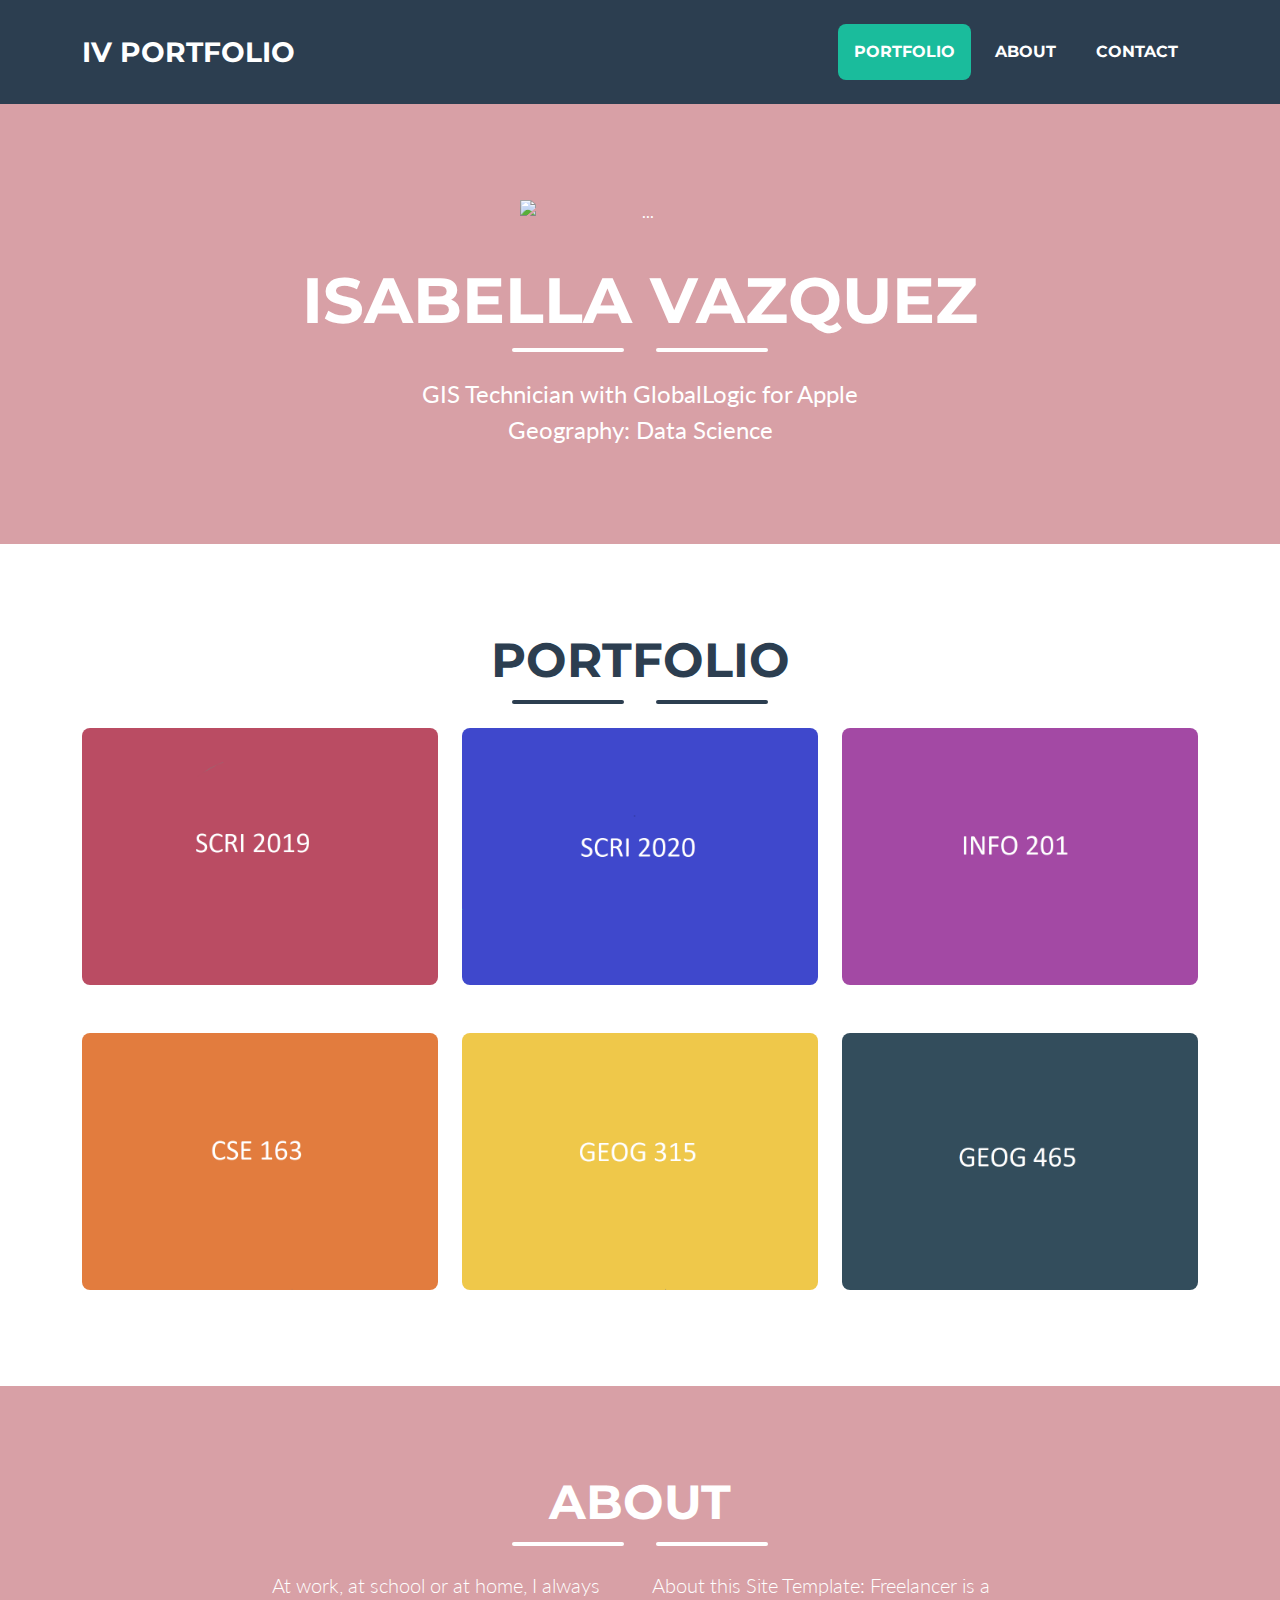
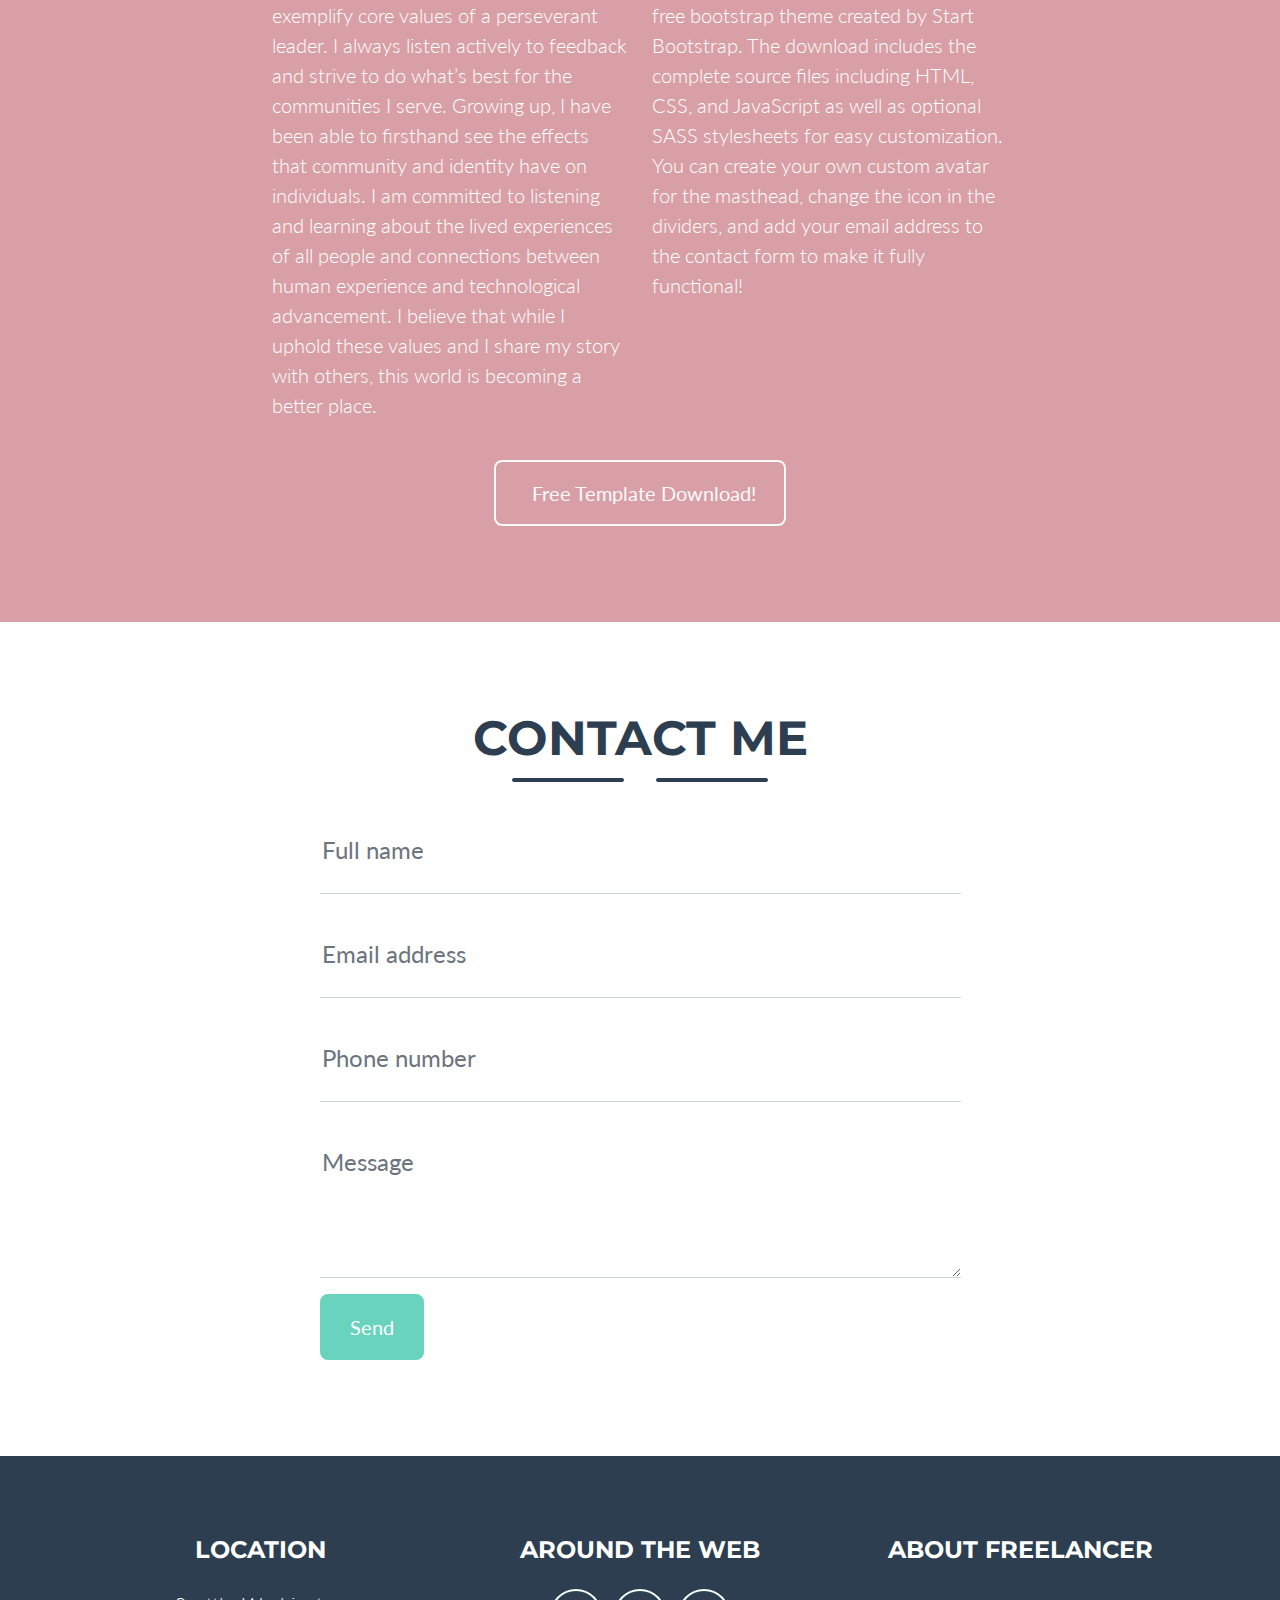
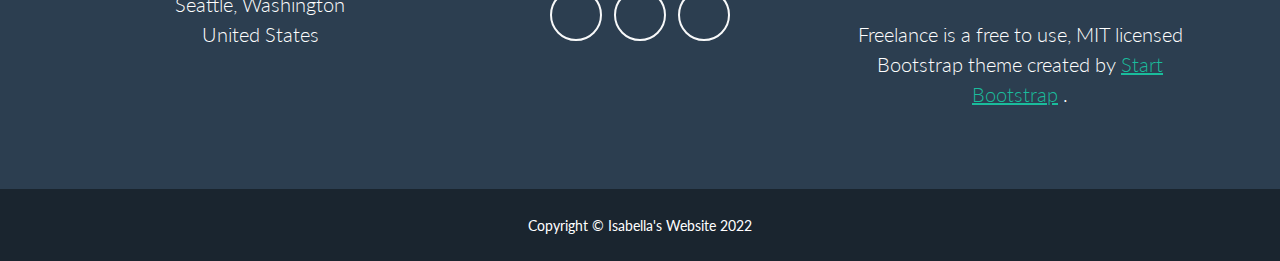
==== index.html @ eb861c59 "Update index.html" ====
<!DOCTYPE html>
<html lang="en">
    <head>
        <meta charset="utf-8" />
        <meta name="viewport" content="width=device-width, initial-scale=1, shrink-to-fit=no" />
        <meta name="description" content="" />
        <meta name="author" content="Isabella Vazquez" />
        <title>Isabella Vazquez - University of Washington</title>
        <!-- Favicon-->
        <link rel="icon" type="image/x-icon" href="assets/favicon.ico" />
        <!-- Font Awesome icons (free version)-->
        <script src="https://use.fontawesome.com/releases/v6.1.0/js/all.js" crossorigin="anonymous"></script>
        <!-- Google fonts-->
        <link href="https://fonts.googleapis.com/css?family=Montserrat:400,700" rel="stylesheet" type="text/css" />
        <link href="https://fonts.googleapis.com/css?family=Lato:400,700,400italic,700italic" rel="stylesheet" type="text/css" />
        <!-- Core theme CSS (includes Bootstrap)-->
        <link href="css/styles.css" rel="stylesheet" />
    </head>
    <body id="page-top">
        <!-- Navigation-->
        <nav class="navbar navbar-expand-lg bg-secondary text-uppercase fixed-top" id="mainNav">
            <div class="container">
                <a class="navbar-brand" href="#page-top">IV Portfolio</a>
                <button class="navbar-toggler text-uppercase font-weight-bold bg-primary text-white rounded" type="button" data-bs-toggle="collapse" data-bs-target="#navbarResponsive" aria-controls="navbarResponsive" aria-expanded="false" aria-label="Toggle navigation">
                    Menu
                    <i class="fas fa-bars"></i>
                </button>
                <div class="collapse navbar-collapse" id="navbarResponsive">
                    <ul class="navbar-nav ms-auto">
                        <li class="nav-item mx-0 mx-lg-1"><a class="nav-link py-3 px-0 px-lg-3 rounded" href="#portfolio">Portfolio</a></li>
                        <li class="nav-item mx-0 mx-lg-1"><a class="nav-link py-3 px-0 px-lg-3 rounded" href="#about">About</a></li>
                        <li class="nav-item mx-0 mx-lg-1"><a class="nav-link py-3 px-0 px-lg-3 rounded" href="#contact">Contact</a></li>
                    </ul>
                </div>
            </div>
        </nav>
        <!-- Masthead-->
        <header class="masthead bg-primary text-white text-center">
            <div class="container d-flex align-items-center flex-column">
                <!-- Masthead Avatar Image-->
                <img class="masthead-avatar mb-5" src="https://avataaars.io/?avatarStyle=Circle&topType=LongHairStraight&accessoriesType=Blank&hairColor=BrownDark&facialHairType=Blank&clotheType=CollarSweater&clotheColor=Heather&eyeType=Default&eyebrowType=DefaultNatural&mouthType=Default&skinColor=Brown" alt="..." />
                <!-- Masthead Heading-->
                <h1 class="masthead-heading text-uppercase mb-0">Isabella Vazquez</h1>
                <!-- Icon Divider-->
                <div class="divider-custom divider-light">
                    <div class="divider-custom-line"></div>
                    <div class="divider-custom-icon"><i class="fas fa-star"></i></div>
                    <div class="divider-custom-line"></div>
                </div>
                <!-- Masthead Subheading-->
                <p class="masthead-subheading font-weight-light mb-0">GIS Technician with GlobalLogic for Apple <br>
                    Geography: Data Science </p>
            </div>
        </header>
        <!-- Portfolio Section-->
        <section class="page-section portfolio" id="portfolio">
            <div class="container">
                <!-- Portfolio Section Heading-->
                <h2 class="page-section-heading text-center text-uppercase text-secondary mb-0">Portfolio</h2>
                <!-- Icon Divider-->
                <div class="divider-custom">
                    <div class="divider-custom-line"></div>
                    <div class="divider-custom-icon"><i class="fas fa-star"></i></div>
                    <div class="divider-custom-line"></div>
                </div>
                <!-- Portfolio Grid Items-->
                <div class="row justify-content-center">
                    <!-- Portfolio Item 1-->
                    <div class="col-md-6 col-lg-4 mb-5">
                        <div class="portfolio-item mx-auto" data-bs-toggle="modal" data-bs-target="#portfolioModal1">
                            <div class="portfolio-item-caption d-flex align-items-center justify-content-center h-100 w-100">
                                <div class="portfolio-item-caption-content text-center text-white"><i class="fas fa-plus fa-3x"></i></div>
                            </div>
                            <img class="img-fluid" src="assets/img/portfolio/cabin.png" alt="..." />
                        </div>
                    </div>
                    <!-- Portfolio Item 2-->
                    <div class="col-md-6 col-lg-4 mb-5">
                        <div class="portfolio-item mx-auto" data-bs-toggle="modal" data-bs-target="#portfolioModal2">
                            <div class="portfolio-item-caption d-flex align-items-center justify-content-center h-100 w-100">
                                <div class="portfolio-item-caption-content text-center text-white"><i class="fas fa-plus fa-3x"></i></div>
                            </div>
                            <img class="img-fluid" src="assets/img/portfolio/cake.png" alt="..." />
                        </div>
                    </div>
                    <!-- Portfolio Item 3-->
                    <div class="col-md-6 col-lg-4 mb-5">
                        <div class="portfolio-item mx-auto" data-bs-toggle="modal" data-bs-target="#portfolioModal3">
                            <div class="portfolio-item-caption d-flex align-items-center justify-content-center h-100 w-100">
                                <div class="portfolio-item-caption-content text-center text-white"><i class="fas fa-plus fa-3x"></i></div>
                            </div>
                            <img class="img-fluid" src="assets/img/portfolio/circus.png" alt="..." />
                        </div>
                    </div>
                    <!-- Portfolio Item 4-->
                    <div class="col-md-6 col-lg-4 mb-5 mb-lg-0">
                        <div class="portfolio-item mx-auto" data-bs-toggle="modal" data-bs-target="#portfolioModal4">
                            <div class="portfolio-item-caption d-flex align-items-center justify-content-center h-100 w-100">
                                <div class="portfolio-item-caption-content text-center text-white"><i class="fas fa-plus fa-3x"></i></div>
                            </div>
                            <img class="img-fluid" src="assets/img/portfolio/game.png" alt="..." />
                        </div>
                    </div>
                    <!-- Portfolio Item 5-->
                    <div class="col-md-6 col-lg-4 mb-5 mb-md-0">
                        <div class="portfolio-item mx-auto" data-bs-toggle="modal" data-bs-target="#portfolioModal5">
                            <div class="portfolio-item-caption d-flex align-items-center justify-content-center h-100 w-100">
                                <div class="portfolio-item-caption-content text-center text-white"><i class="fas fa-plus fa-3x"></i></div>
                            </div>
                            <img class="img-fluid" src="assets/img/portfolio/safe.png" alt="..." />
                        </div>
                    </div>
                    <!-- Portfolio Item 6-->
                    <div class="col-md-6 col-lg-4">
                        <div class="portfolio-item mx-auto" data-bs-toggle="modal" data-bs-target="#portfolioModal6">
                            <div class="portfolio-item-caption d-flex align-items-center justify-content-center h-100 w-100">
                                <div class="portfolio-item-caption-content text-center text-white"><i class="fas fa-plus fa-3x"></i></div>
                            </div>
                            <img class="img-fluid" src="assets/img/portfolio/submarine.png" alt="..." />
                        </div>
                    </div>
                </div>
            </div>
        </section>
        <!-- About Section-->
        <section class="page-section bg-primary text-white mb-0" id="about">
            <div class="container">
                <!-- About Section Heading-->
                <h2 class="page-section-heading text-center text-uppercase text-white">About</h2>
                <!-- Icon Divider-->
                <div class="divider-custom divider-light">
                    <div class="divider-custom-line"></div>
                    <div class="divider-custom-icon"><i class="fas fa-star"></i></div>
                    <div class="divider-custom-line"></div>
                </div>
                <!-- About Section Content-->
                <div class="row">
                    <div class="col-lg-4 ms-auto"><p class="lead">At work, at school or at home, I always exemplify core values of a perseverant leader. I always listen actively to feedback and strive to do what’s best for the communities I serve. Growing up, I have been able to firsthand see the effects that community and identity have on individuals. I am committed to listening and learning about the lived experiences of all people and connections between human experience and technological advancement. I believe that while I uphold these values and I share my story with others, this world is becoming a better place.</p></div>
                    <br>
                    <br>
                    <br>
                    <div class="col-lg-4 me-auto"><p class="lead">About this Site Template: Freelancer is a free bootstrap theme created by Start Bootstrap. The download includes the complete source files including HTML, CSS, and JavaScript as well as optional SASS stylesheets for easy customization. You can create your own custom avatar for the masthead, change the icon in the dividers, and add your email address to the contact form to make it fully functional!</p></div>
                </div>
                <!-- About Section Button-->
                <div class="text-center mt-4">
                    <a class="btn btn-xl btn-outline-light" href="https://startbootstrap.com/theme/freelancer/">
                        <i class="fas fa-download me-2"></i>
                        Free Template Download!
                    </a>
                </div>
            </div>
        </section>
        <!-- Contact Section-->
        <section class="page-section" id="contact">
            <div class="container">
                <!-- Contact Section Heading-->
                <h2 class="page-section-heading text-center text-uppercase text-secondary mb-0">Contact Me</h2>
                <!-- Icon Divider-->
                <div class="divider-custom">
                    <div class="divider-custom-line"></div>
                    <div class="divider-custom-icon"><i class="fas fa-star"></i></div>
                    <div class="divider-custom-line"></div>
                </div>
                <!-- Contact Section Form-->
                <div class="row justify-content-center">
                    <div class="col-lg-8 col-xl-7">
                        <!-- * * * * * * * * * * * * * * *-->
                        <!-- * * SB Forms Contact Form * *-->
                        <!-- * * * * * * * * * * * * * * *-->
                        <!-- This form is pre-integrated with SB Forms.-->
                        <!-- To make this form functional, sign up at-->
                        <!-- https://startbootstrap.com/solution/contact-forms-->
                        <!-- to get an API token!-->
                        <form id="contactForm" data-sb-form-api-token="815324c3-00b1-46b6-831b-7f055d3081bc">
                            <!-- Name input-->
                            <div class="form-floating mb-3">
                                <input class="form-control" id="name" type="text" placeholder="Enter your name..." data-sb-validations="required" />
                                <label for="name">Full name</label>
                                <div class="invalid-feedback" data-sb-feedback="name:required">A name is required.</div>
                            </div>
                            <!-- Email address input-->
                            <div class="form-floating mb-3">
                                <input class="form-control" id="email" type="email" placeholder="name@example.com" data-sb-validations="required,email" />
                                <label for="email">Email address</label>
                                <div class="invalid-feedback" data-sb-feedback="email:required">An email is required.</div>
                                <div class="invalid-feedback" data-sb-feedback="email:email">Email is not valid.</div>
                            </div>
                            <!-- Phone number input-->
                            <div class="form-floating mb-3">
                                <input class="form-control" id="phone" type="tel" placeholder="(123) 456-7890" data-sb-validations="required" />
                                <label for="phone">Phone number</label>
                                <div class="invalid-feedback" data-sb-feedback="phone:required">A phone number is required.</div>
                            </div>
                            <!-- Message input-->
                            <div class="form-floating mb-3">
                                <textarea class="form-control" id="message" type="text" placeholder="Enter your message here..." style="height: 10rem" data-sb-validations="required"></textarea>
                                <label for="message">Message</label>
                                <div class="invalid-feedback" data-sb-feedback="message:required">A message is required.</div>
                            </div>
                            <!-- Submit success message-->
                            <!---->
                            <!-- This is what your users will see when the form-->
                            <!-- has successfully submitted-->
                            <div class="d-none" id="submitSuccessMessage">
                                <div class="text-center mb-3">
                                    <div class="fw-bolder">Form submission successful!</div>
                                    To activate this form, sign up at
                                    <br />
                                    <a href="https://startbootstrap.com/solution/contact-forms">https://startbootstrap.com/solution/contact-forms</a>
                                </div>
                            </div>
                            <!-- Submit error message-->
                            <!---->
                            <!-- This is what your users will see when there is-->
                            <!-- an error submitting the form-->
                            <div class="d-none" id="submitErrorMessage"><div class="text-center text-danger mb-3">Error sending message!</div></div>
                            <!-- Submit Button-->
                            <button class="btn btn-primary btn-xl disabled" id="submitButton" type="submit">Send</button>
                        </form>
                    </div>
                </div>
            </div>
        </section>
        <!-- Footer-->
        <footer class="footer text-center">
            <div class="container">
                <div class="row">
                    <!-- Footer Location-->
                    <div class="col-lg-4 mb-5 mb-lg-0">
                        <h4 class="text-uppercase mb-4">Location</h4>
                        <p class="lead mb-0">
                            Seattle, Washington
                            <br />
                            United States
                        </p>
                    </div>
                    <!-- Footer Social Icons-->
                    <div class="col-lg-4 mb-5 mb-lg-0">
                        <h4 class="text-uppercase mb-4">Around the Web</h4>
                        <a class="btn btn-outline-light btn-social mx-1" href="https://www.facebook.com/belarooo"><i class="fab fa-fw fa-facebook-f"></i></a>
                        <a class="btn btn-outline-light btn-social mx-1" href="https://twitter.com/isabellaaaav"><i class="fab fa-fw fa-twitter"></i></a>
                        <a class="btn btn-outline-light btn-social mx-1" href="https://www.linkedin.com/in/isabellavazquez/"><i class="fab fa-fw fa-linkedin-in"></i></a>
                    </div>
                    <!-- Footer About Text-->
                    <div class="col-lg-4">
                        <h4 class="text-uppercase mb-4">About Freelancer</h4>
                        <p class="lead mb-0">
                            <br>
                            Freelance is a free to use, MIT licensed Bootstrap theme created by
                            <a href="http://startbootstrap.com">Start Bootstrap</a>
                            .
                        </p>
                    </div>
                </div>
            </div>
        </footer>
        <!-- Copyright Section-->
        <div class="copyright py-4 text-center text-white">
            <div class="container"><small>Copyright &copy; Isabella's Website 2022</small></div>
        </div>
        <!-- Portfolio Modals-->
        <!-- Portfolio Modal 1-->
        <div class="portfolio-modal modal fade" id="portfolioModal1" tabindex="-1" aria-labelledby="portfolioModal1" aria-hidden="true">
            <div class="modal-dialog modal-xl">
                <div class="modal-content">
                    <div class="modal-header border-0"><button class="btn-close" type="button" data-bs-dismiss="modal" aria-label="Close"></button></div>
                    <div class="modal-body text-center pb-5">
                        <div class="container">
                            <div class="row justify-content-center">
                                <div class="col-lg-8">
                                    <!-- Portfolio Modal - Title-->
                                    <h2 class="portfolio-modal-title text-secondary text-uppercase mb-0">Seattle Children's Research Institute 2019</h2>
                                    <!-- Icon Divider-->
                                    <div class="divider-custom">
                                        <div class="divider-custom-line"></div>
                                        <div class="divider-custom-icon"><i class="fas fa-star"></i></div>
                                        <div class="divider-custom-line"></div>
                                    </div>
                                    <!-- Portfolio Modal - Image-->
                                    <img class="img-fluid rounded mb-5" src="assets/img/portfolio/cabin.png" alt="..." />
                                    <!-- Portfolio Modal - Text-->
                                    <p class="mb-4">Follow this <a href="https://www.linkedin.com/in/christinacriley/overlay/experience/1503109656/multiple-media-viewer/?treasuryMediaId=1580864654086">link</a> to check out the abstract published with my work. My collaborative effort is showcased on page 41 of the report. </p>
                                    <button class="btn btn-primary" data-bs-dismiss="modal">
                                        <i class="fas fa-xmark fa-fw"></i>
                                        Close Window
                                    </button>
                                </div>
                            </div>
                        </div>
                    </div>
                </div>
            </div>
        </div>
        <!-- Portfolio Modal 2-->
        <div class="portfolio-modal modal fade" id="portfolioModal2" tabindex="-1" aria-labelledby="portfolioModal2" aria-hidden="true">
            <div class="modal-dialog modal-xl">
                <div class="modal-content">
                    <div class="modal-header border-0"><button class="btn-close" type="button" data-bs-dismiss="modal" aria-label="Close"></button></div>
                    <div class="modal-body text-center pb-5">
                        <div class="container">
                            <div class="row justify-content-center">
                                <div class="col-lg-8">
                                    <!-- Portfolio Modal - Title-->
                                    <h2 class="portfolio-modal-title text-secondary text-uppercase mb-0">Seattle Children's Research Institute 2020</h2>
                                    <!-- Icon Divider-->
                                    <div class="divider-custom">
                                        <div class="divider-custom-line"></div>
                                        <div class="divider-custom-icon"><i class="fas fa-star"></i></div>
                                        <div class="divider-custom-line"></div>
                                    </div>
                                    <!-- Portfolio Modal - Image-->
                                    <img class="img-fluid rounded mb-5" src="assets/img/portfolio/cake.png" alt="..." />
                                    <!-- Portfolio Modal - Text-->
                                    <p class="mb-4">Follow this <a href="https://www.linkedin.com/in/christinacriley/overlay/experience/1503109656/multiple-media-viewer/?treasuryMediaId=1635452861384">link</a> to check out the abstract published with my work. My collaborative effort is showcased on page 26 of the report.</p>
                                    <button class="btn btn-primary" data-bs-dismiss="modal">
                                        <i class="fas fa-xmark fa-fw"></i>
                                        Close Window
                                    </button>
                                </div>
                            </div>
                        </div>
                    </div>
                </div>
            </div>
        </div>
        <!-- Portfolio Modal 3-->
        <div class="portfolio-modal modal fade" id="portfolioModal3" tabindex="-1" aria-labelledby="portfolioModal3" aria-hidden="true">
            <div class="modal-dialog modal-xl">
                <div class="modal-content">
                    <div class="modal-header border-0"><button class="btn-close" type="button" data-bs-dismiss="modal" aria-label="Close"></button></div>
                    <div class="modal-body text-center pb-5">
                        <div class="container">
                            <div class="row justify-content-center">
                                <div class="col-lg-8">
                                    <!-- Portfolio Modal - Title-->
                                    <h2 class="portfolio-modal-title text-secondary text-uppercase mb-0">Spotify Data Analysis</h2>
                                    <!-- Icon Divider-->
                                    <div class="divider-custom">
                                        <div class="divider-custom-line"></div>
                                        <div class="divider-custom-icon"><i class="fas fa-star"></i></div>
                                        <div class="divider-custom-line"></div>
                                    </div>
                                    <!-- Portfolio Modal - Image-->
                                    <img class="img-fluid rounded mb-5" src="assets/img/portfolio/circus.png" alt="..." />
                                    <!-- Portfolio Modal - Text-->
                                    <p class="mb-4">Final project for INFO 201, a collaborative deliverable utilizing CSS styles and multi-page visualizations representing data from an API source with ShinyApps functionality.
                                        View the final deliverable <a href="https://leenaj.shinyapps.io/spotify-data-analysis/">here</a>.
                                    </p>
                                    <button class="btn btn-primary" data-bs-dismiss="modal">
                                        <i class="fas fa-xmark fa-fw"></i>
                                        Close Window
                                    </button>
                                </div>
                            </div>
                        </div>
                    </div>
                </div>
            </div>
        </div>
        <!-- Portfolio Modal 4-->
        <div class="portfolio-modal modal fade" id="portfolioModal4" tabindex="-1" aria-labelledby="portfolioModal4" aria-hidden="true">
            <div class="modal-dialog modal-xl">
                <div class="modal-content">
                    <div class="modal-header border-0"><button class="btn-close" type="button" data-bs-dismiss="modal" aria-label="Close"></button></div>
                    <div class="modal-body text-center pb-5">
                        <div class="container">
                            <div class="row justify-content-center">
                                <div class="col-lg-8">
                                    <!-- Portfolio Modal - Title-->
                                    <h2 class="portfolio-modal-title text-secondary text-uppercase mb-0">Relationship between Air Pollution and
                                        Population Parameters
                                        </h2>
                                    <!-- Icon Divider-->
                                    <div class="divider-custom">
                                        <div class="divider-custom-line"></div>
                                        <div class="divider-custom-icon"><i class="fas fa-star"></i></div>
                                        <div class="divider-custom-line"></div>
                                    </div>
                                    <!-- Portfolio Modal - Image-->
                                    <img class="img-fluid rounded mb-5" src="assets/img/portfolio/game.png" alt="..." />
                                    <!-- Portfolio Modal - Text-->
                                    <p class="mb-4">Final Presentation for CSE 163. Group project on Relationship between Air Pollution and
                                        Population Parameters in Intermediate Data Programming class. Used population and geospatial datasets to report on research questions pertaining to the relationships and correlations between air pollution and population parameters. 
                                        View the PDF report <a href="file:///C:/Users/isabe/Downloads/CSE%20163%20Report%20Deliverable%20(1).pdf">here</a>.</p>
                                    <button class="btn btn-primary" data-bs-dismiss="modal">
                                        <i class="fas fa-xmark fa-fw"></i>
                                        Close Window
                                    </button>
                                </div>
                            </div>
                        </div>
                    </div>
                </div>
            </div>
        </div>
        <!-- Portfolio Modal 5-->
        <div class="portfolio-modal modal fade" id="portfolioModal5" tabindex="-1" aria-labelledby="portfolioModal5" aria-hidden="true">
            <div class="modal-dialog modal-xl">
                <div class="modal-content">
                    <div class="modal-header border-0"><button class="btn-close" type="button" data-bs-dismiss="modal" aria-label="Close"></button></div>
                    <div class="modal-body text-center pb-5">
                        <div class="container">
                            <div class="row justify-content-center">
                                <div class="col-lg-8">
                                    <!-- Portfolio Modal - Title-->
                                    <h2 class="portfolio-modal-title text-secondary text-uppercase mb-0">GEOG 315: Explanation and Understanding Geography Final</h2>
                                    <!-- Icon Divider-->
                                    <div class="divider-custom">
                                        <div class="divider-custom-line"></div>
                                        <div class="divider-custom-icon"><i class="fas fa-star"></i></div>
                                        <div class="divider-custom-line"></div>
                                    </div>
                                    <!-- Portfolio Modal - Image-->
                                    <img class="img-fluid rounded mb-5" src="assets/img/portfolio/safe.png" alt="..." />
                                    <!-- Portfolio Modal - Text-->
                                    <p class="mb-4">View the interactive research report <a href="https://sway.office.com/ppJDqESKTfsET8XG?ref=Link">here</a>. </p>
                                    <button class="btn btn-primary" data-bs-dismiss="modal">
                                        <i class="fas fa-xmark fa-fw"></i>
                                        Close Window
                                    </button>
                                </div>
                            </div>
                        </div>
                    </div>
                </div>
            </div>
        </div>
        <!-- Portfolio Modal 6-->
        <div class="portfolio-modal modal fade" id="portfolioModal6" tabindex="-1" aria-labelledby="portfolioModal6" aria-hidden="true">
            <div class="modal-dialog modal-xl">
                <div class="modal-content">
                    <div class="modal-header border-0"><button class="btn-close" type="button" data-bs-dismiss="modal" aria-label="Close"></button></div>
                    <div class="modal-body text-center pb-5">
                        <div class="container">
                            <div class="row justify-content-center">
                                <div class="col-lg-8">
                                    <!-- Portfolio Modal - Title-->
                                    <h2 class="portfolio-modal-title text-secondary text-uppercase mb-0">GEOG 461: Urban GIS StoryMap</h2>
                                    <!-- Icon Divider-->
                                    <div class="divider-custom">
                                        <div class="divider-custom-line"></div>
                                        <div class="divider-custom-icon"><i class="fas fa-star"></i></div>
                                        <div class="divider-custom-line"></div>
                                    </div>
                                    <!-- Portfolio Modal - Image-->
                                    <img class="img-fluid rounded mb-5" src="assets/img/portfolio/submarine.png" alt="..." />
                                    <!-- Portfolio Modal - Text-->
                                    <p class="mb-4">Final deliverable for Urban GIS, a collaborative work that depicts the Ability of Seattle Food Banks to Serve Populations in Need.
                                        View the final StoryMap <a href="https://storymaps.arcgis.com/stories/fc37831306a74833b7ca56bc8b4b7503">here</a>.</p>
                                    <button class="btn btn-primary" data-bs-dismiss="modal">
                                        <i class="fas fa-xmark fa-fw"></i>
                                        Close Window
                                    </button>
                                </div>
                            </div>
                        </div>
                    </div>
                </div>
            </div>
        </div>
        <!-- Bootstrap core JS-->
        <script src="https://cdn.jsdelivr.net/npm/bootstrap@5.1.3/dist/js/bootstrap.bundle.min.js"></script>
        <!-- Core theme JS-->
        <script src="js/scripts.js"></script>
        <!-- * * * * * * * * * * * * * * * * * * * * * * * * * * * * * * * * * * * * * * * *-->
        <!-- * *                               SB Forms JS                               * *-->
        <!-- * * Activate your form at https://startbootstrap.com/solution/contact-forms * *-->
        <!-- * * * * * * * * * * * * * * * * * * * * * * * * * * * * * * * * * * * * * * * *-->
        <script src="https://cdn.startbootstrap.com/sb-forms-latest.js"></script>
    </body>
</html>
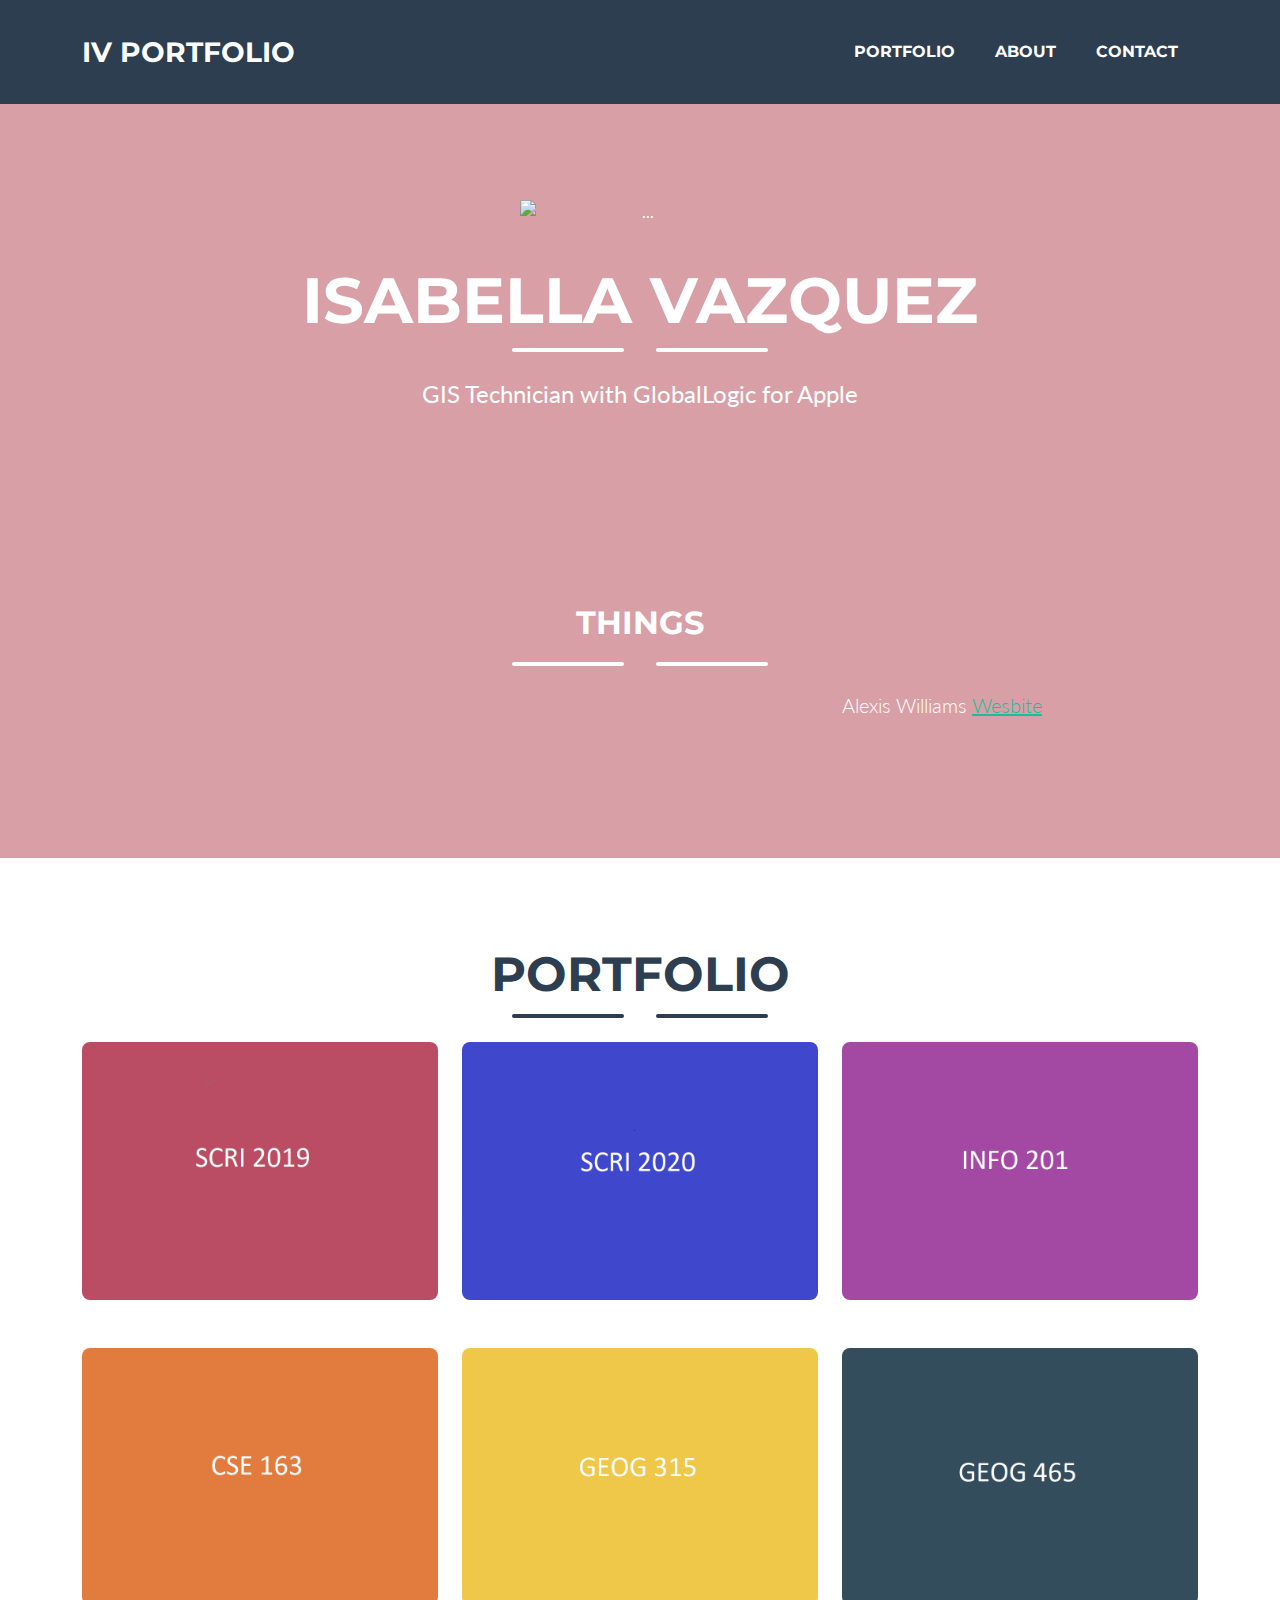
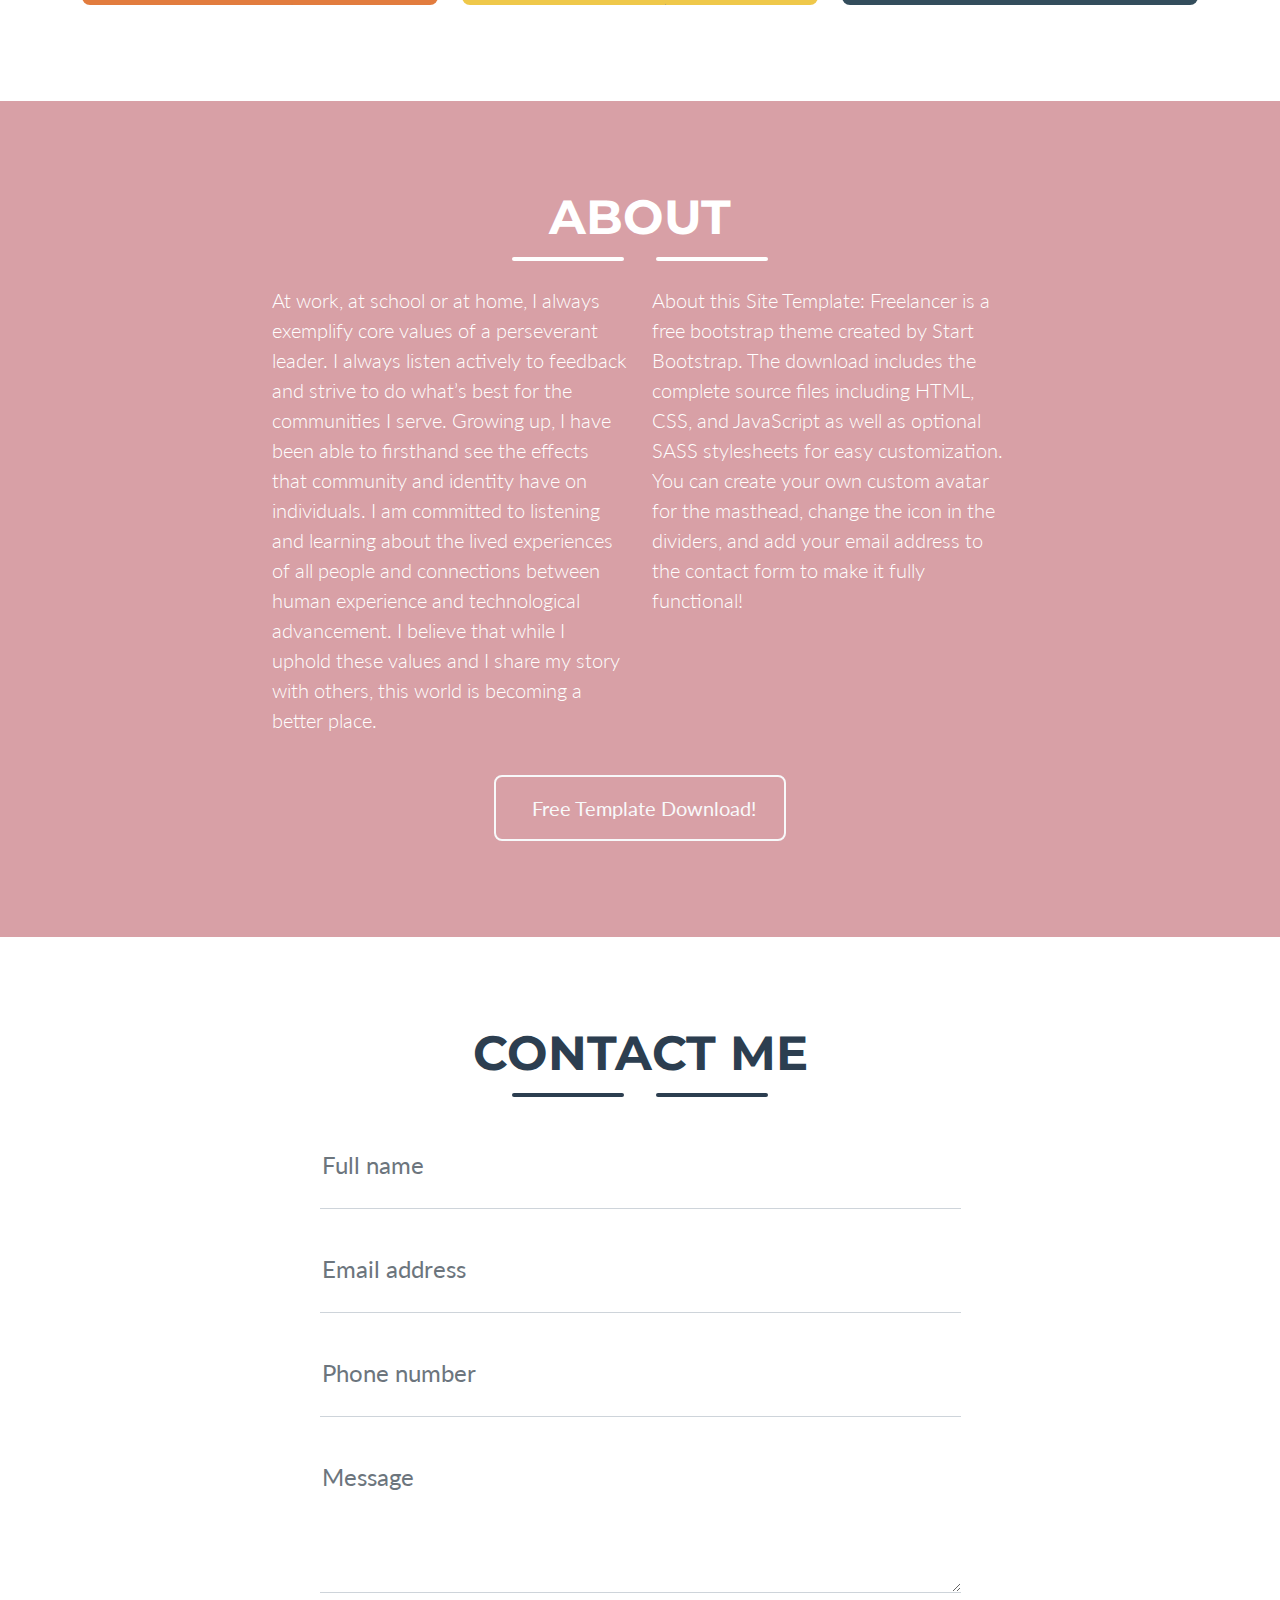
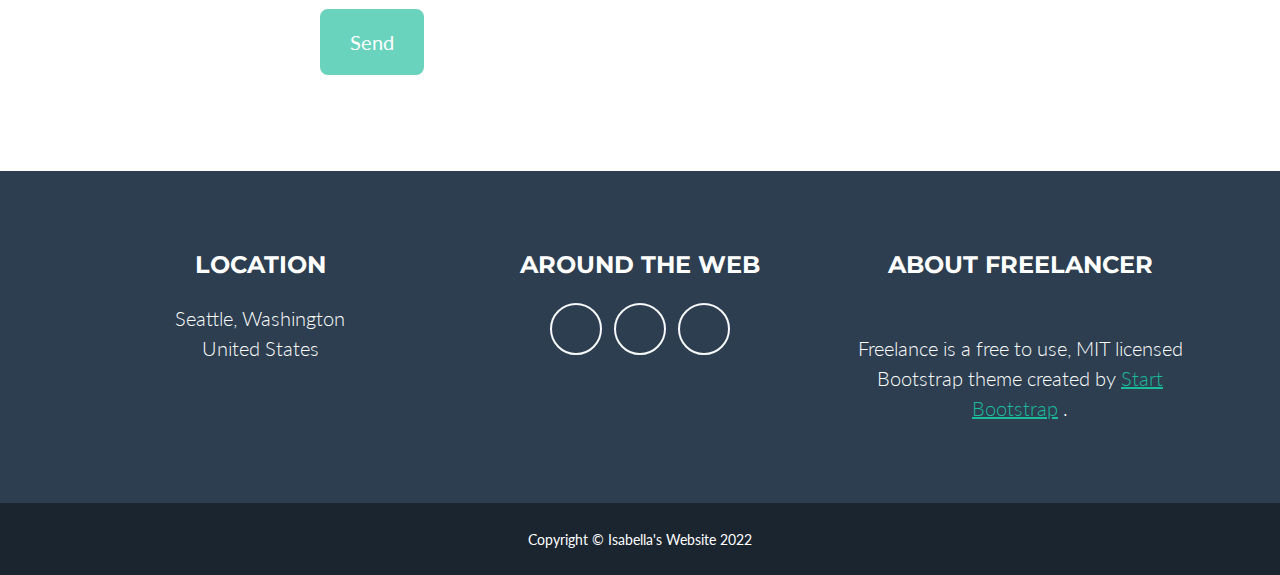
==== commit 4c96088d: "Update index.html" ====
--- a/index.html
+++ b/index.html
@@ -5,7 +5,7 @@
         <meta name="viewport" content="width=device-width, initial-scale=1, shrink-to-fit=no" />
         <meta name="description" content="" />
         <meta name="author" content="Isabella Vazquez" />
-        <title>Isabella Vazquez - University of Washington</title>
+        <title>Isabella Vazquez </title>
         <!-- Favicon-->
         <link rel="icon" type="image/x-icon" href="assets/favicon.ico" />
         <!-- Font Awesome icons (free version)-->
@@ -48,10 +48,33 @@
                     <div class="divider-custom-line"></div>
                 </div>
                 <!-- Masthead Subheading-->
-                <p class="masthead-subheading font-weight-light mb-0">GIS Technician with GlobalLogic for Apple <br>
-                    Geography: Data Science </p>
+                <p class="masthead-subheading font-weight-light mb-0">GIS Technician with GlobalLogic for Apple </p>
             </div>
         </header>
+        
+        <!-- Main Section-->
+        <section class="page-section bg-primary text-white mb-0" id="main">
+            <div class="container">
+                <!-- Section Heading-->
+                <h2 class="page-section-main text-center text-uppercase text-white">things</h2>
+                <!-- Icon Divider-->
+                <div class="divider-custom divider-light">
+                    <div class="divider-custom-line"></div>
+                    <div class="divider-custom-icon"><i class="fas fa-star"></i></div>
+                    <div class="divider-custom-line"></div>
+                </div>
+                <!-- Section Content-->
+                <div class="row">
+                    <div class="col-lg-4 ms-auto"><p class="lead"> Alexis Williams <a href=" https://www.pb-resources.com/ ">Wesbite</a> </p></div>
+                    <br>
+                    <br>
+                    <br>
+    
+                </div>
+            </div>
+        </section>
+        
+        
         <!-- Portfolio Section-->
         <section class="page-section portfolio" id="portfolio">
             <div class="container">
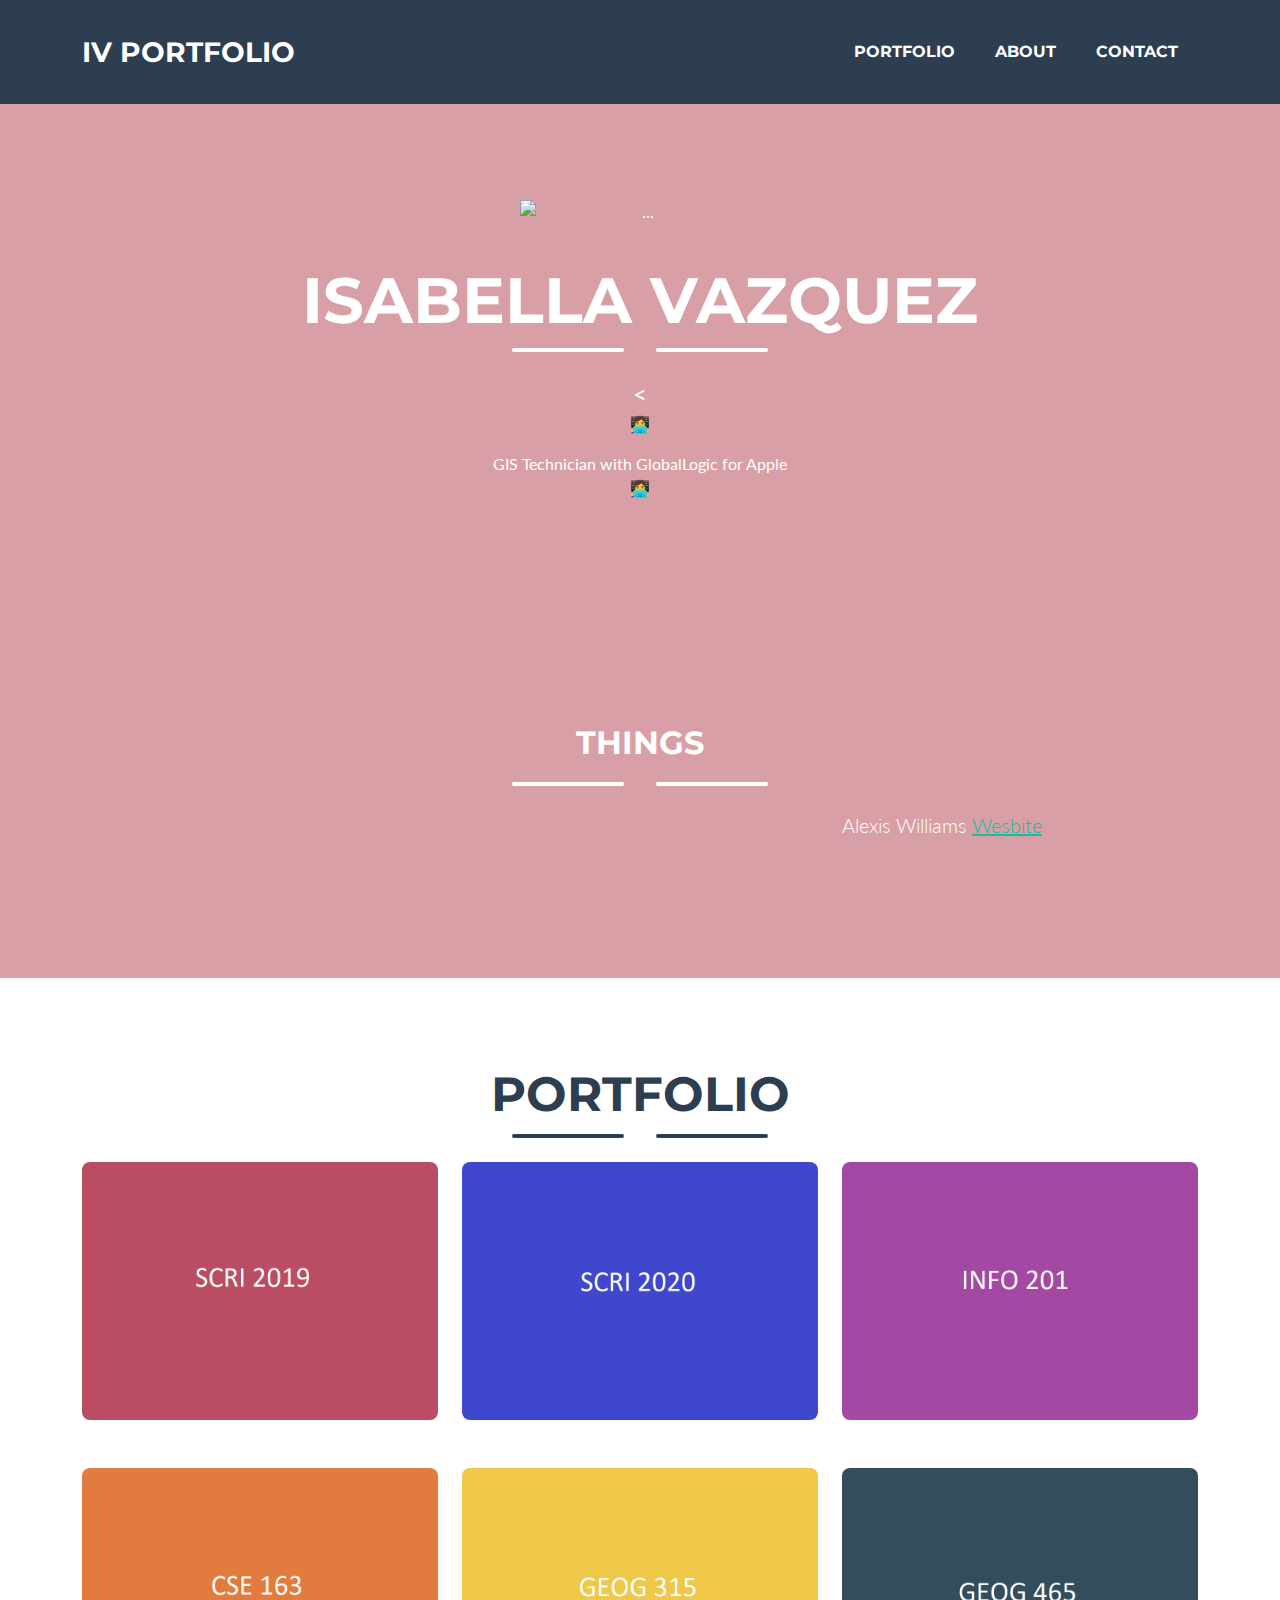
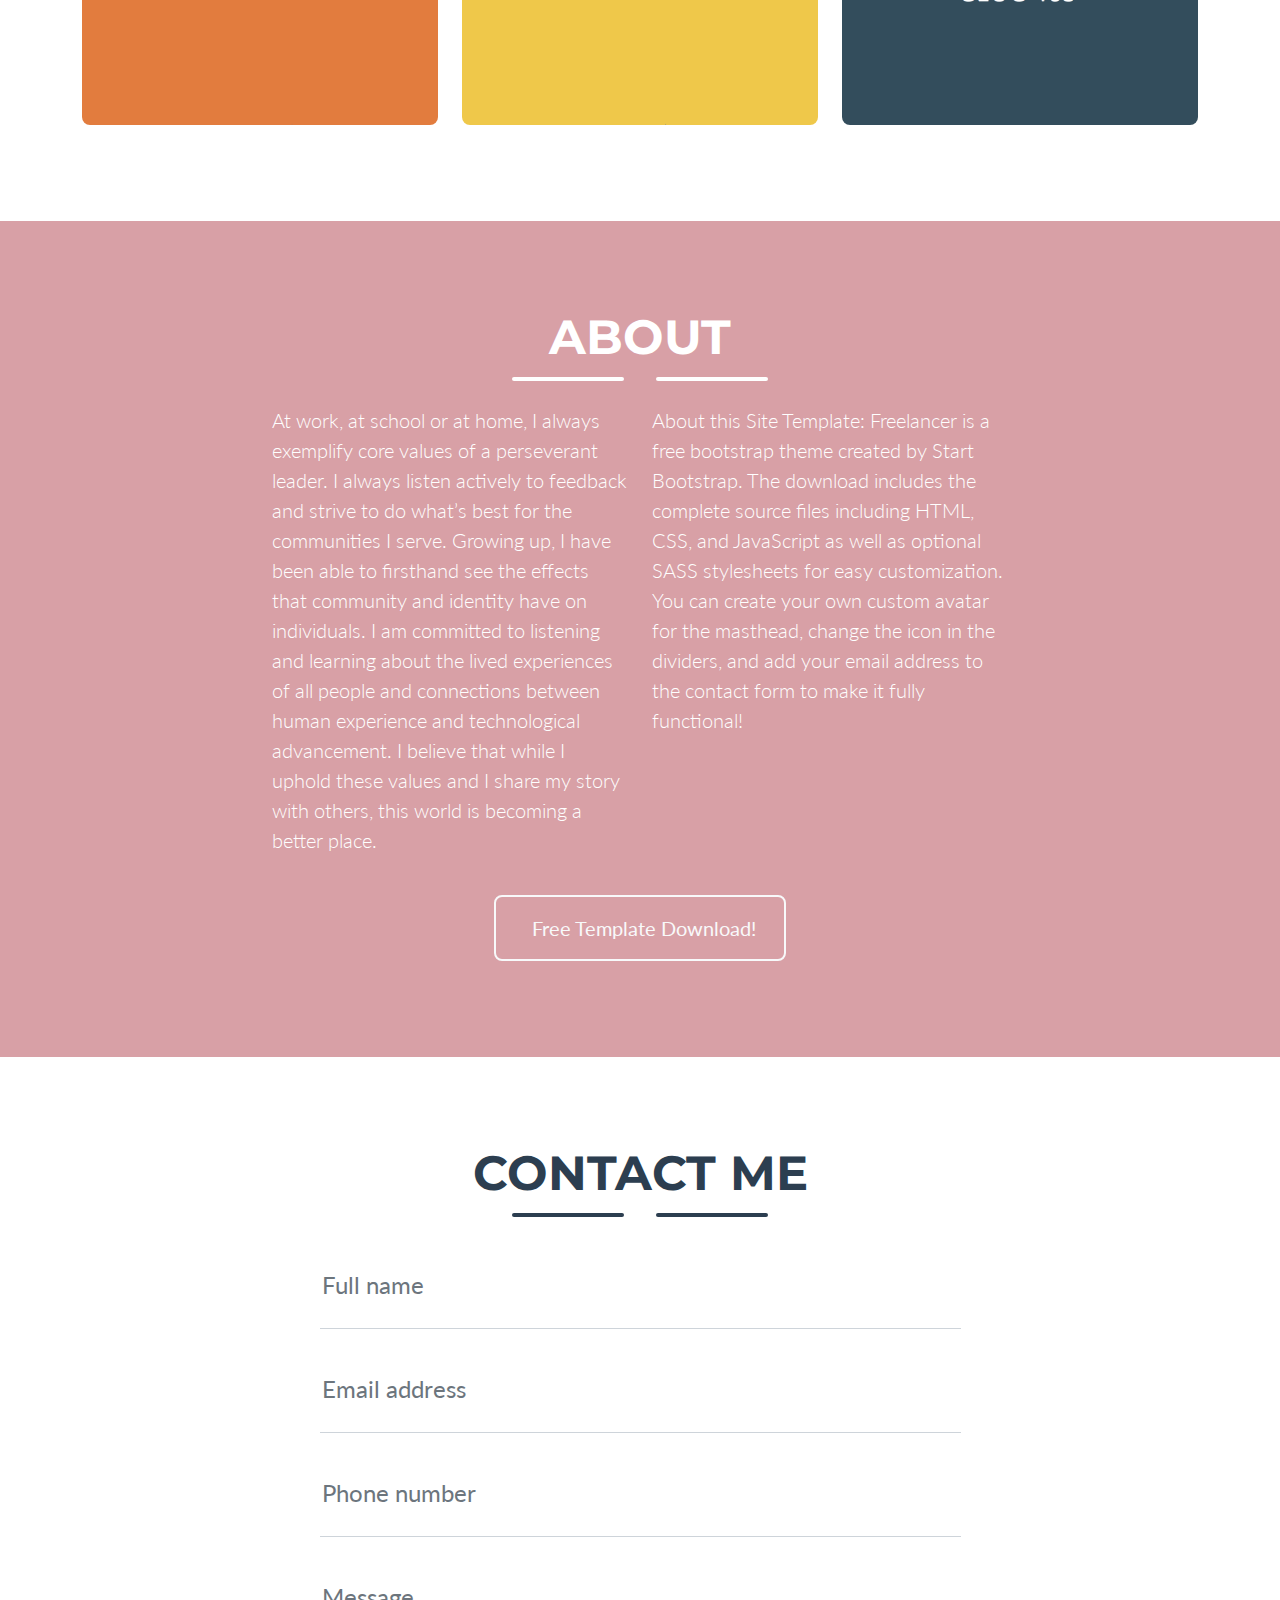
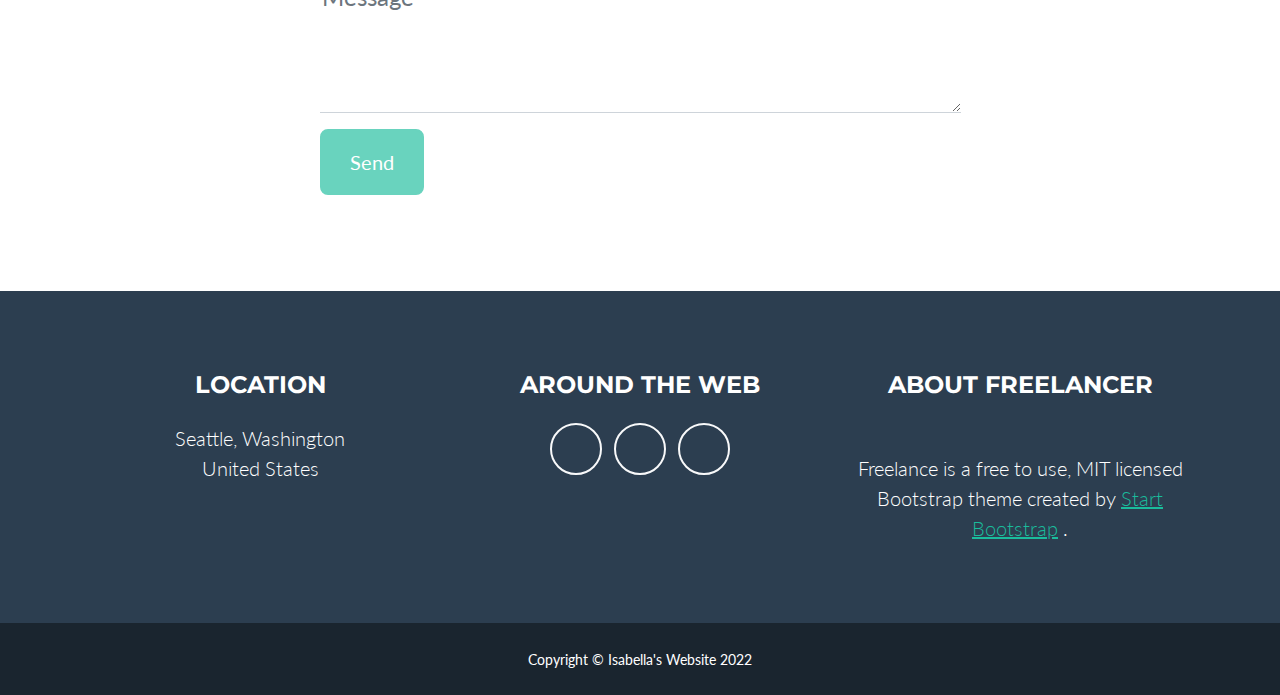
==== commit 02a8cf6c: "Update index.html" ====
--- a/index.html
+++ b/index.html
@@ -48,7 +48,7 @@
                     <div class="divider-custom-line"></div>
                 </div>
                 <!-- Masthead Subheading-->
-                <p class="masthead-subheading font-weight-light mb-0">GIS Technician with GlobalLogic for Apple </p>
+                <p class="masthead-subheading font-weight-light mb-0"><<p>👩‍💻</p> GIS Technician with GlobalLogic for Apple <p>👩‍💻</p></p>
             </div>
         </header>
         
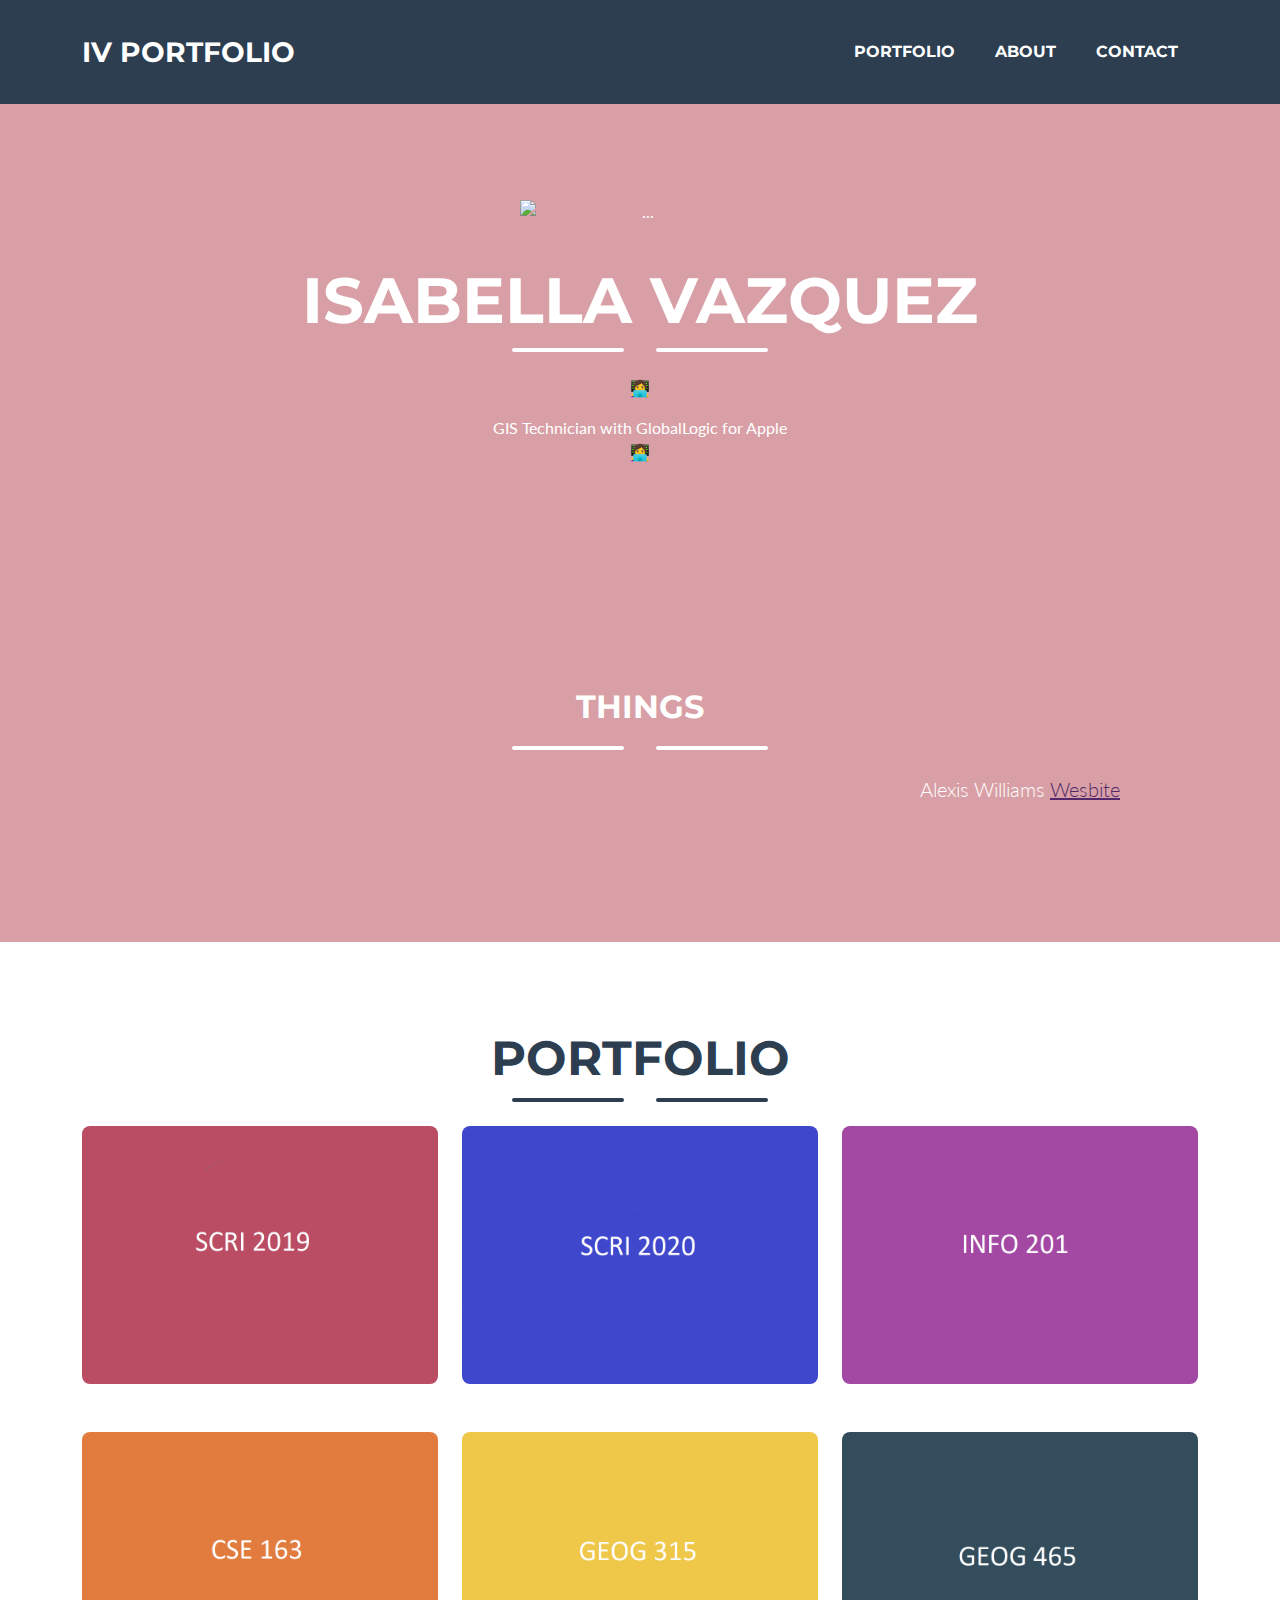
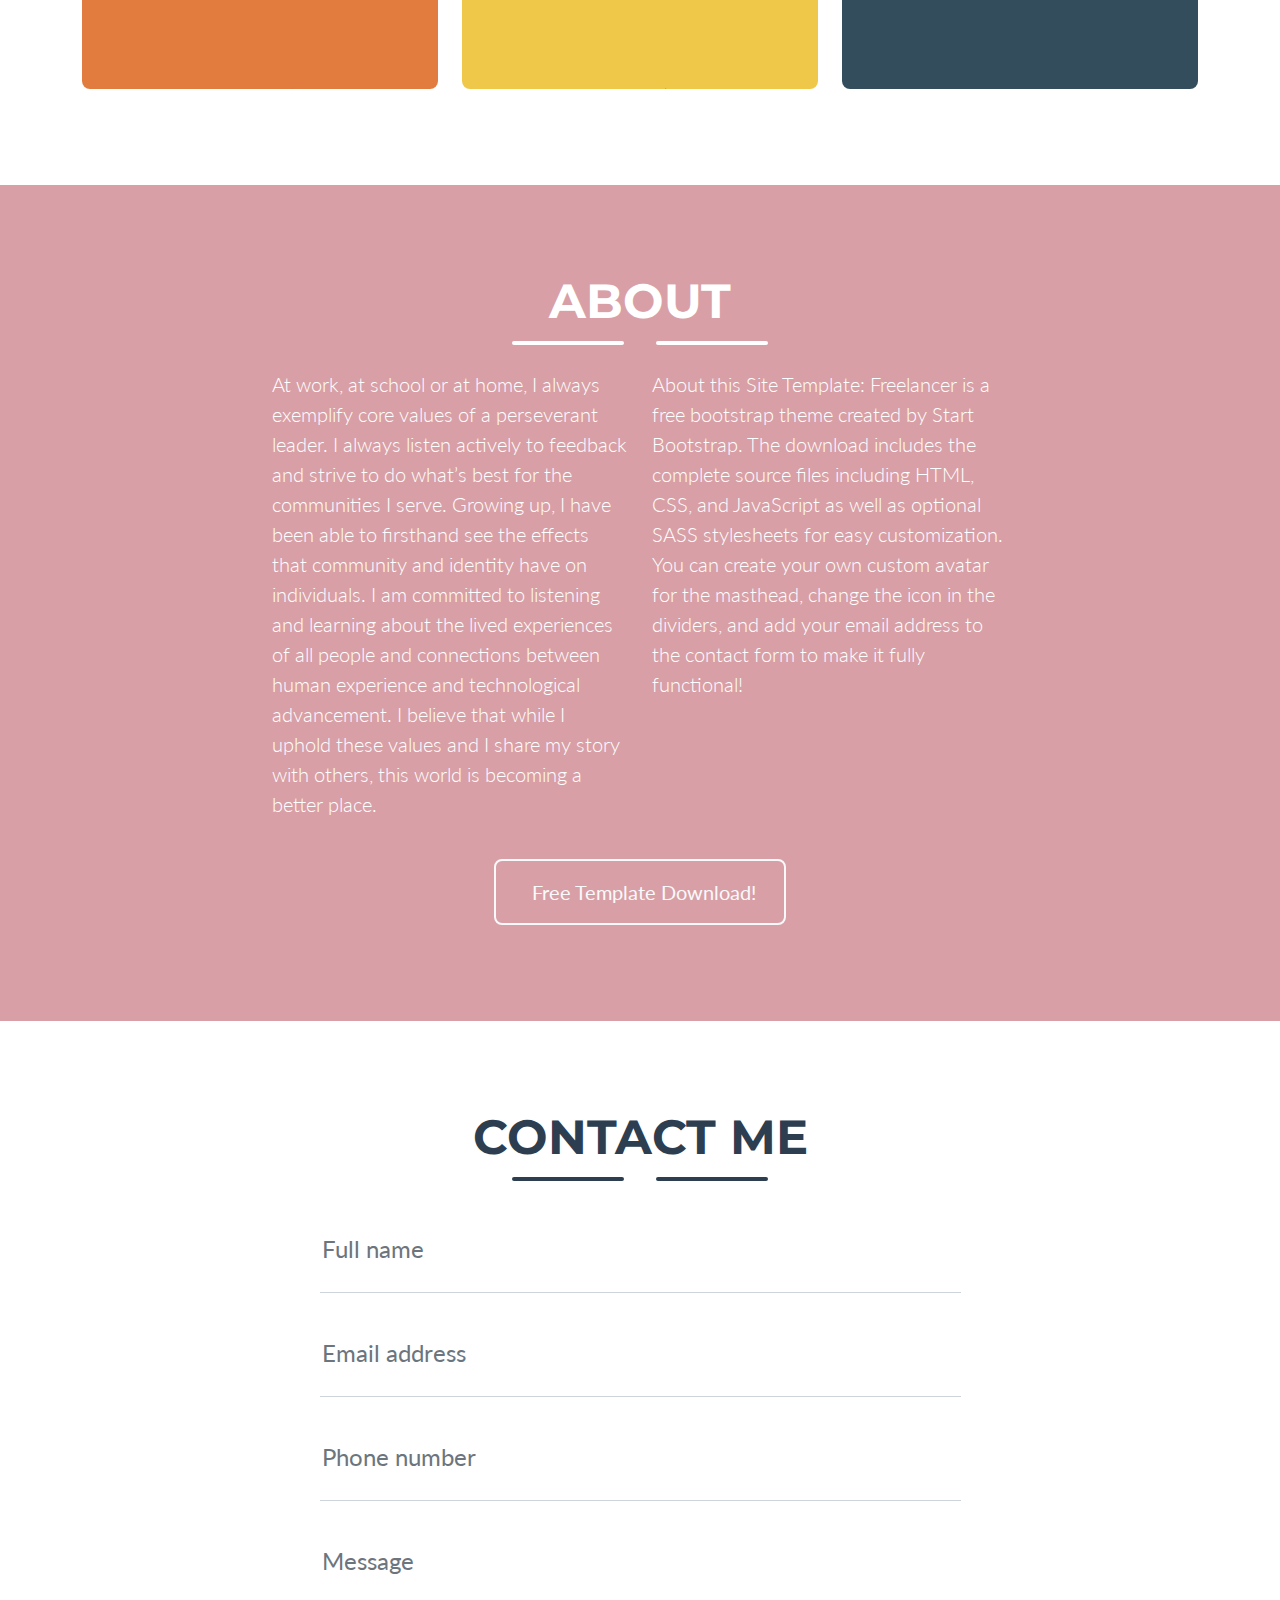
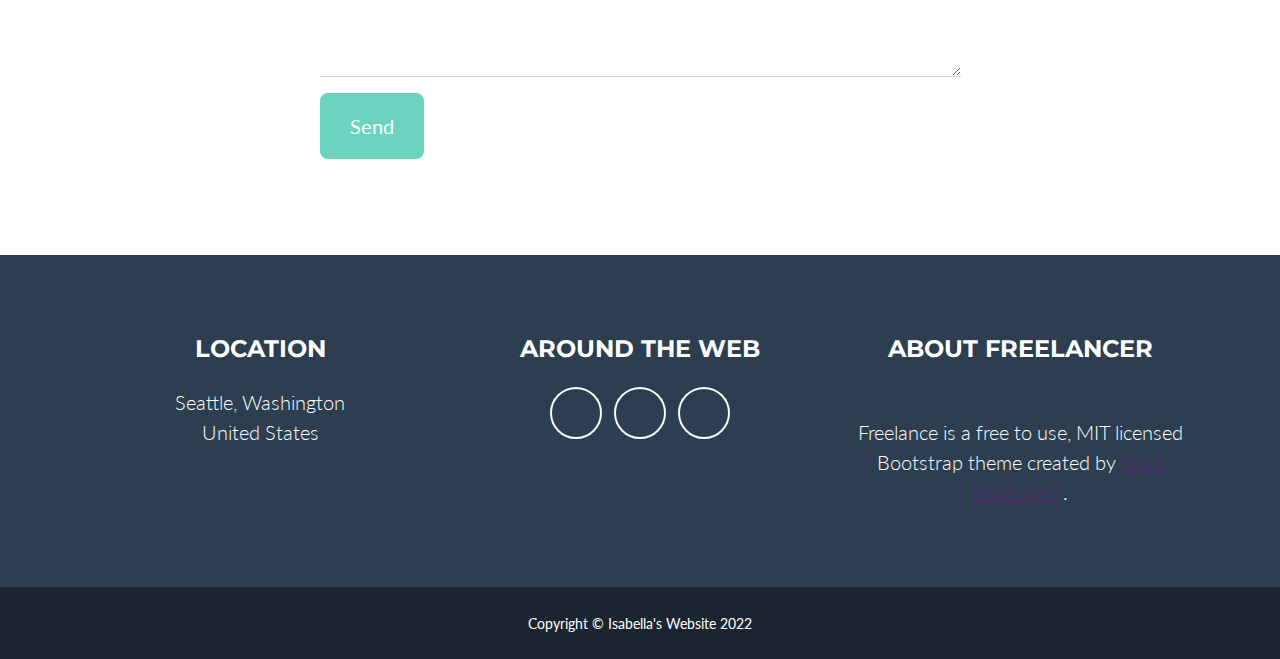
==== commit 2e44aae8: "Update index.html" ====
--- a/index.html
+++ b/index.html
@@ -48,7 +48,7 @@
                     <div class="divider-custom-line"></div>
                 </div>
                 <!-- Masthead Subheading-->
-                <p class="masthead-subheading font-weight-light mb-0"><<p>👩‍💻</p> GIS Technician with GlobalLogic for Apple <p>👩‍💻</p></p>
+                <p class="masthead-subheading font-weight-light mb-0"><p>👩‍💻</p> GIS Technician with GlobalLogic for Apple <p>👩‍💻</p></p>
             </div>
         </header>
         
@@ -65,7 +65,7 @@
                 </div>
                 <!-- Section Content-->
                 <div class="row">
-                    <div class="col-lg-4 ms-auto"><p class="lead"> Alexis Williams <a href=" https://www.pb-resources.com/ ">Wesbite</a> </p></div>
+                    <div class="col-lg-4 ms-auto"><p class="lead text-center"> Alexis Williams <a href=" https://www.pb-resources.com/ ">Wesbite</a> </p></div>
                     <br>
                     <br>
                     <br>
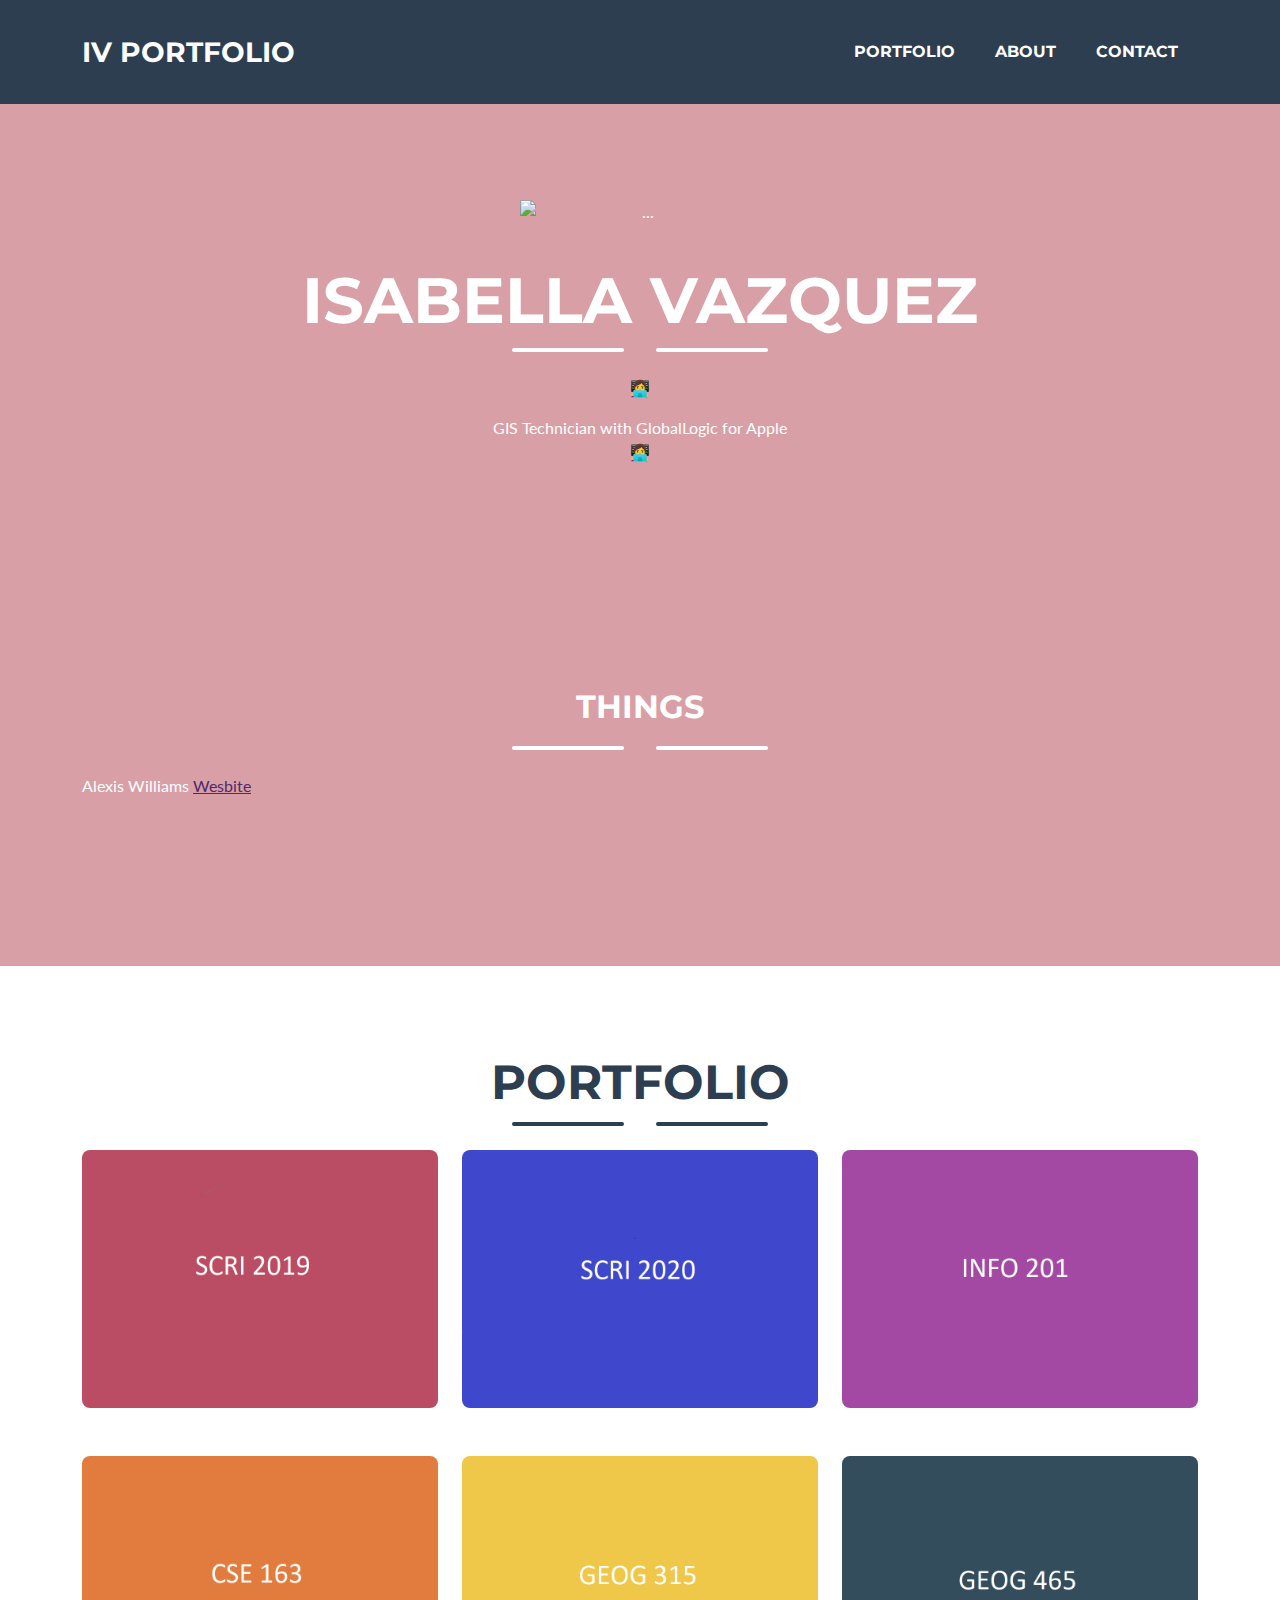
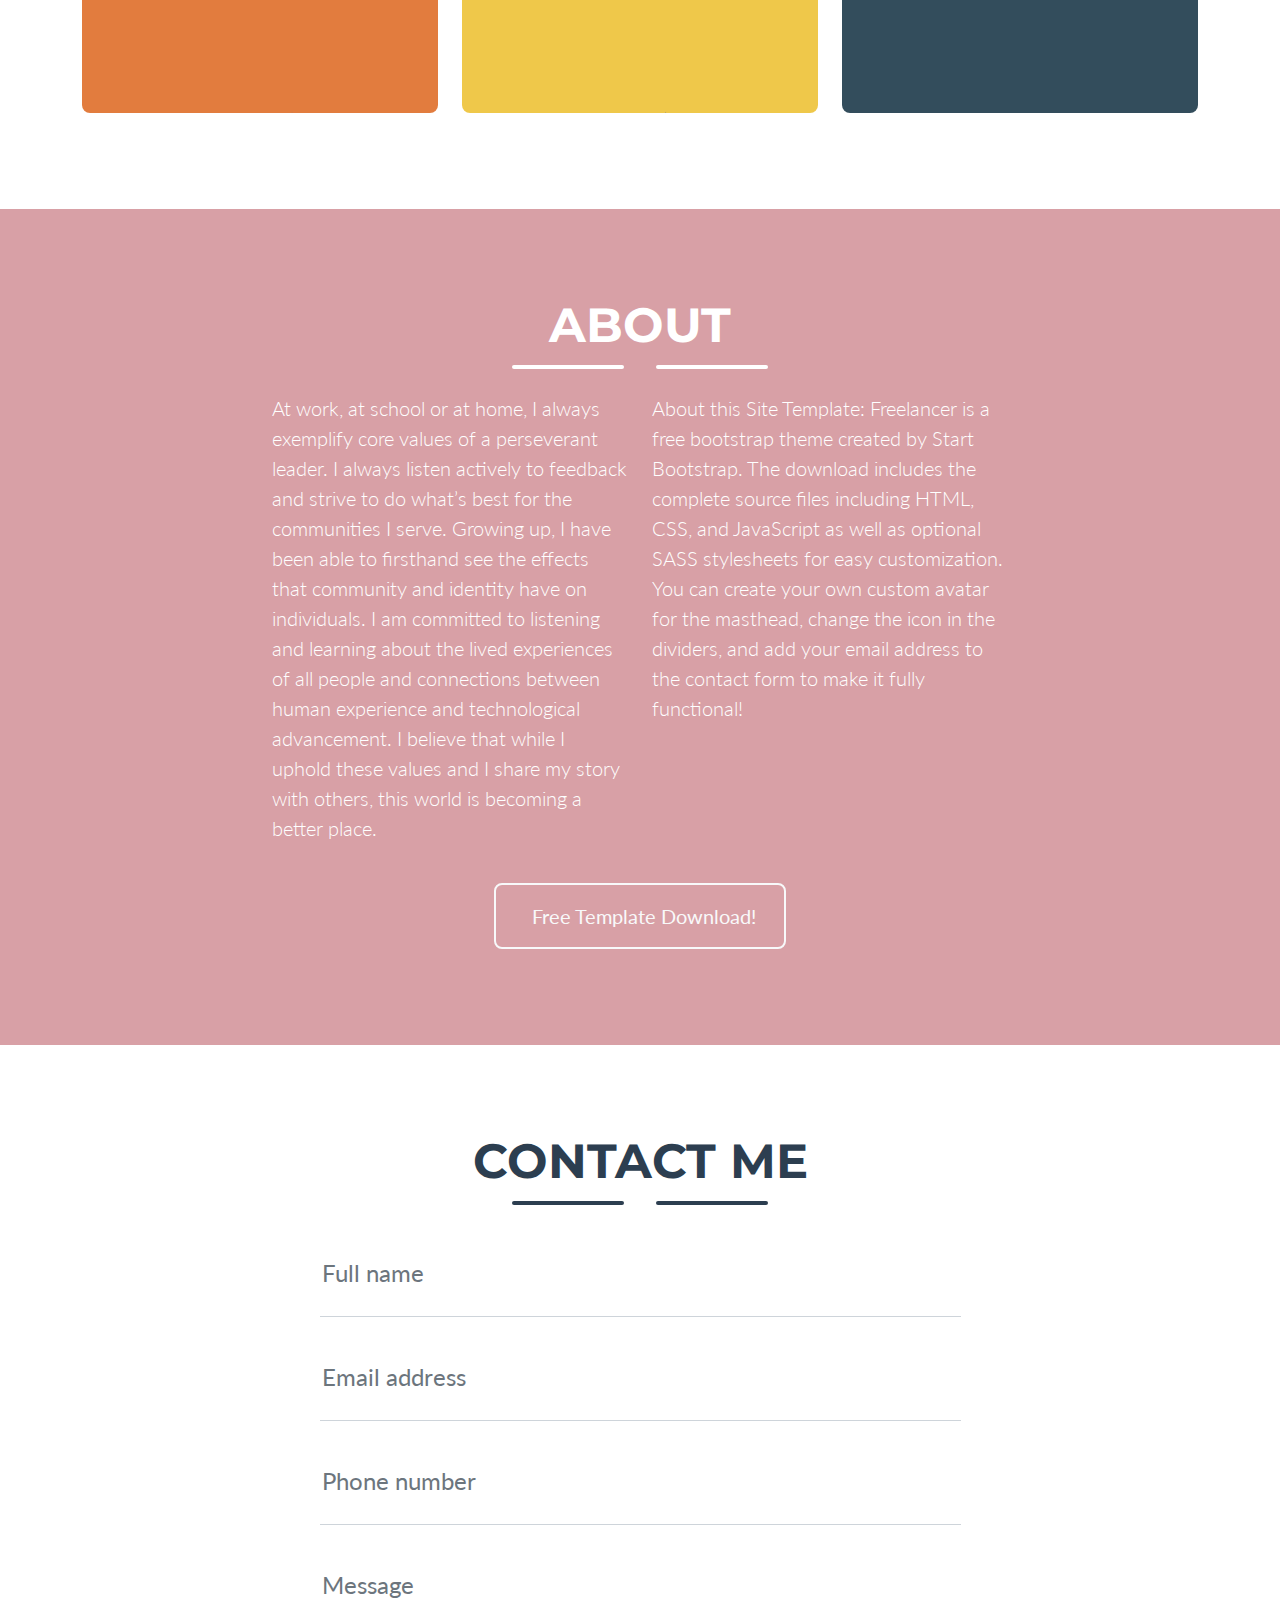
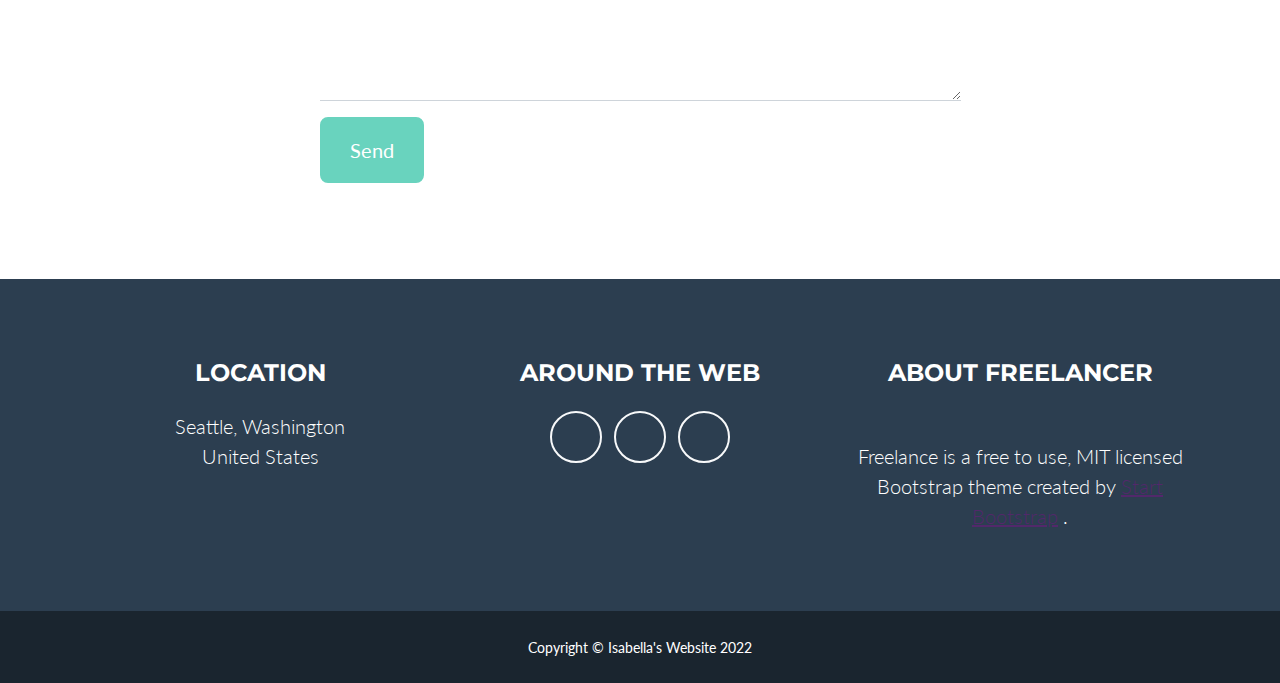
==== commit e10cb26b: "Update index.html" ====
--- a/index.html
+++ b/index.html
@@ -65,7 +65,7 @@
                 </div>
                 <!-- Section Content-->
                 <div class="row">
-                    <div class="col-lg-4 ms-auto"><p class="lead text-center"> Alexis Williams <a href=" https://www.pb-resources.com/ ">Wesbite</a> </p></div>
+                    <p class="masthead-subheading font-weight-light mb-0"> Alexis Williams <a href=" https://www.pb-resources.com/ ">Wesbite</a> </p></div>
                     <br>
                     <br>
                     <br>
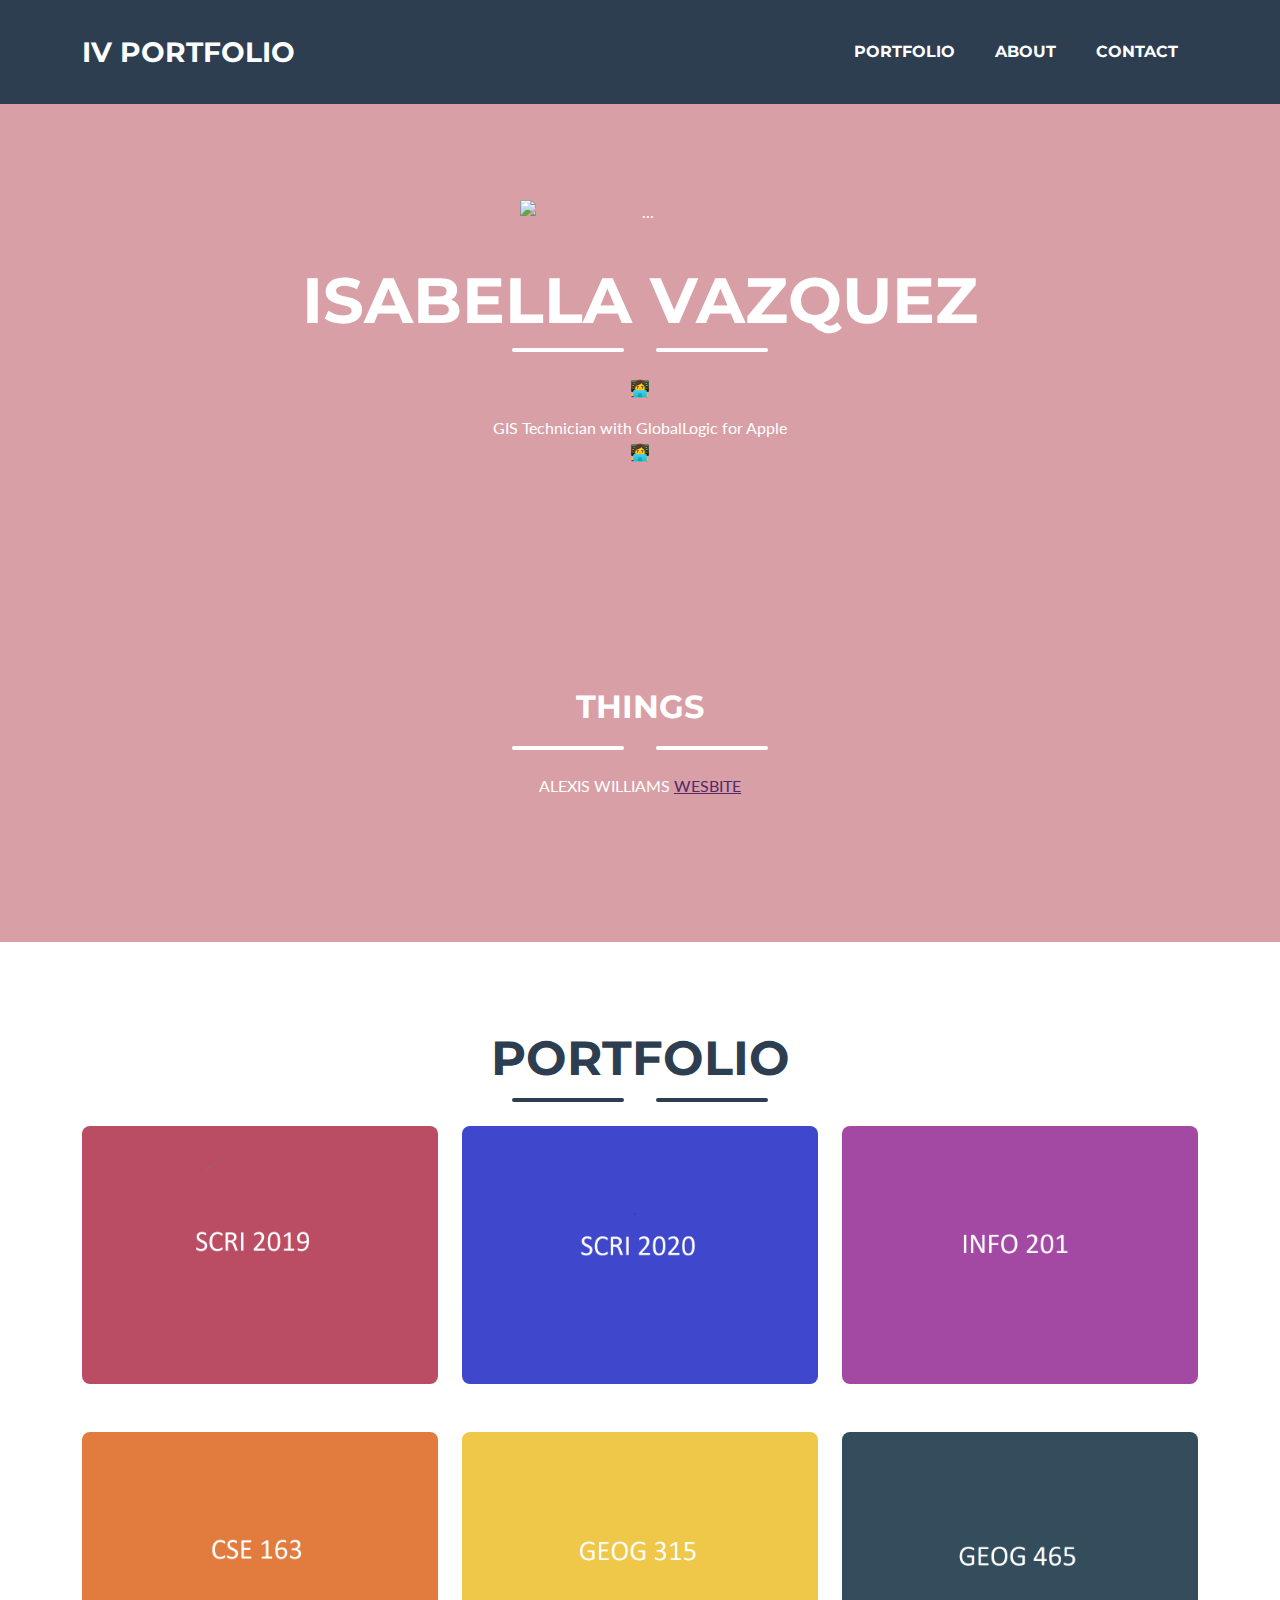
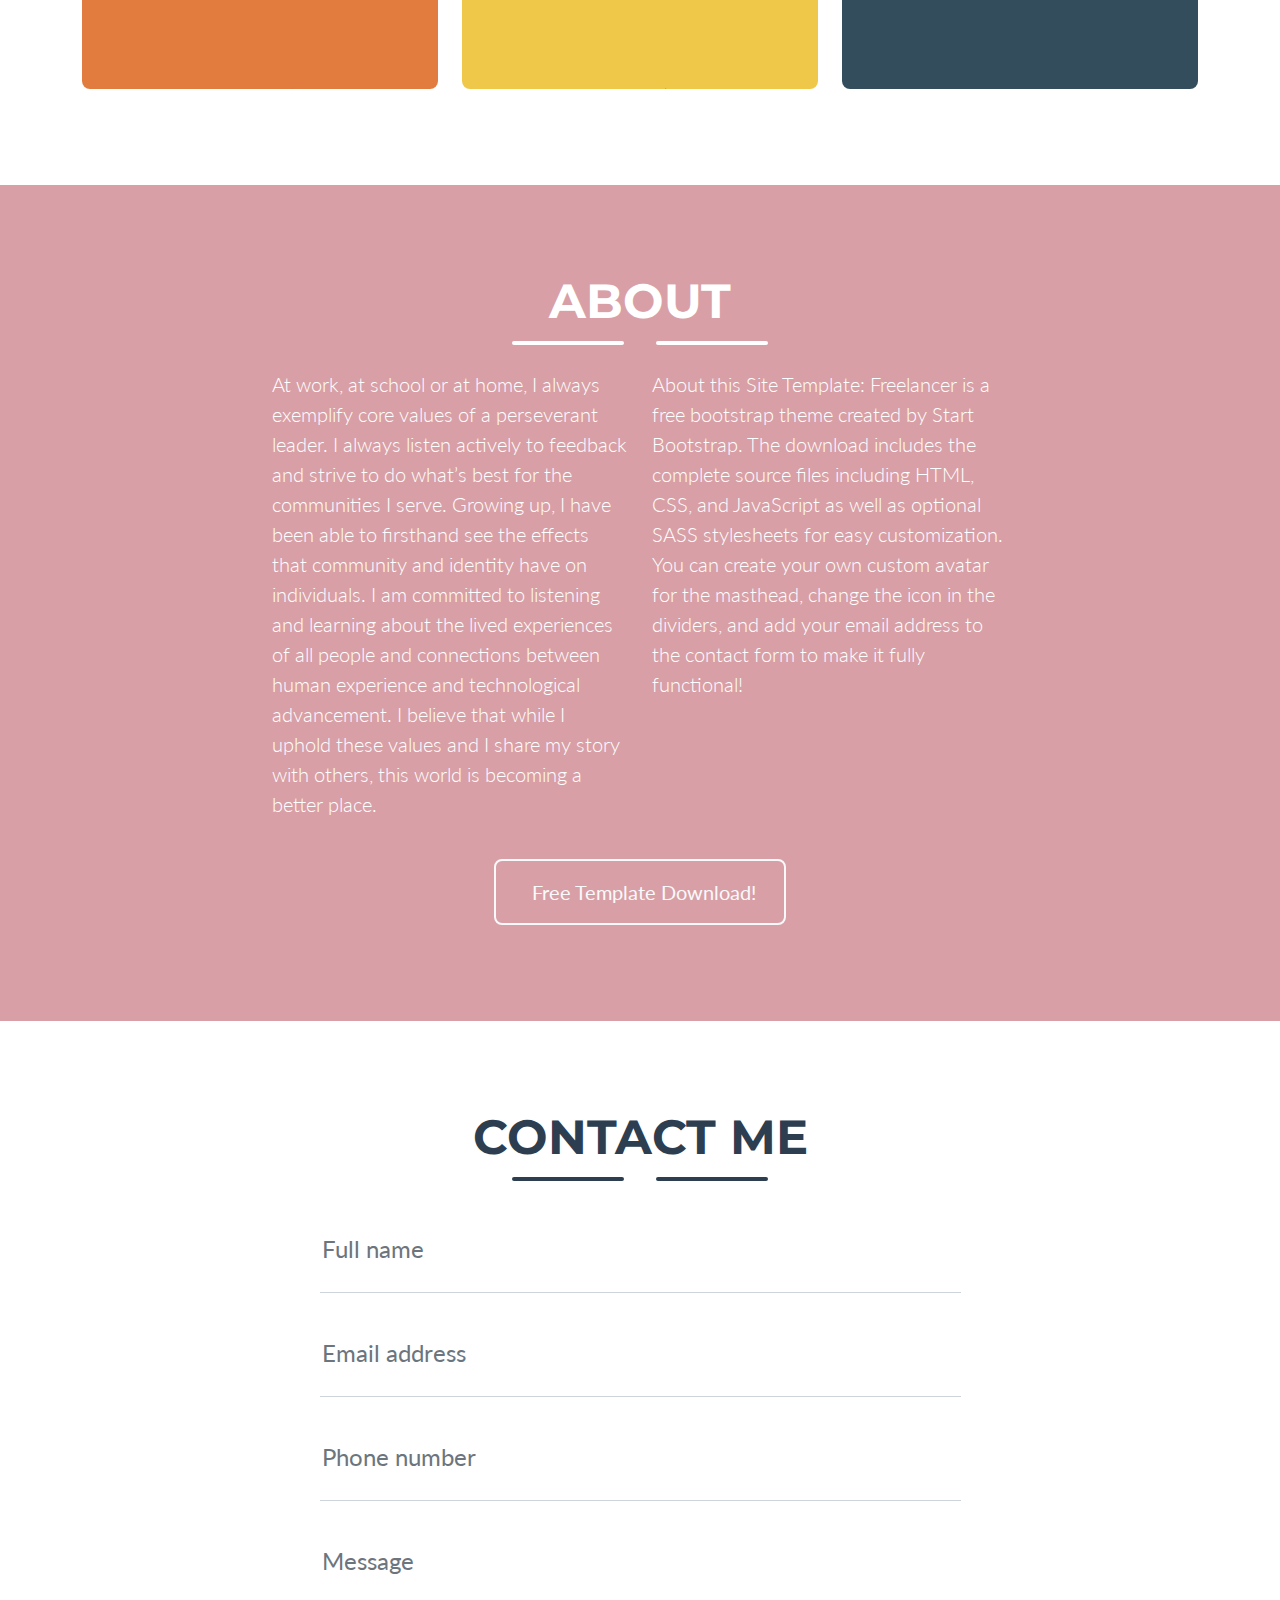
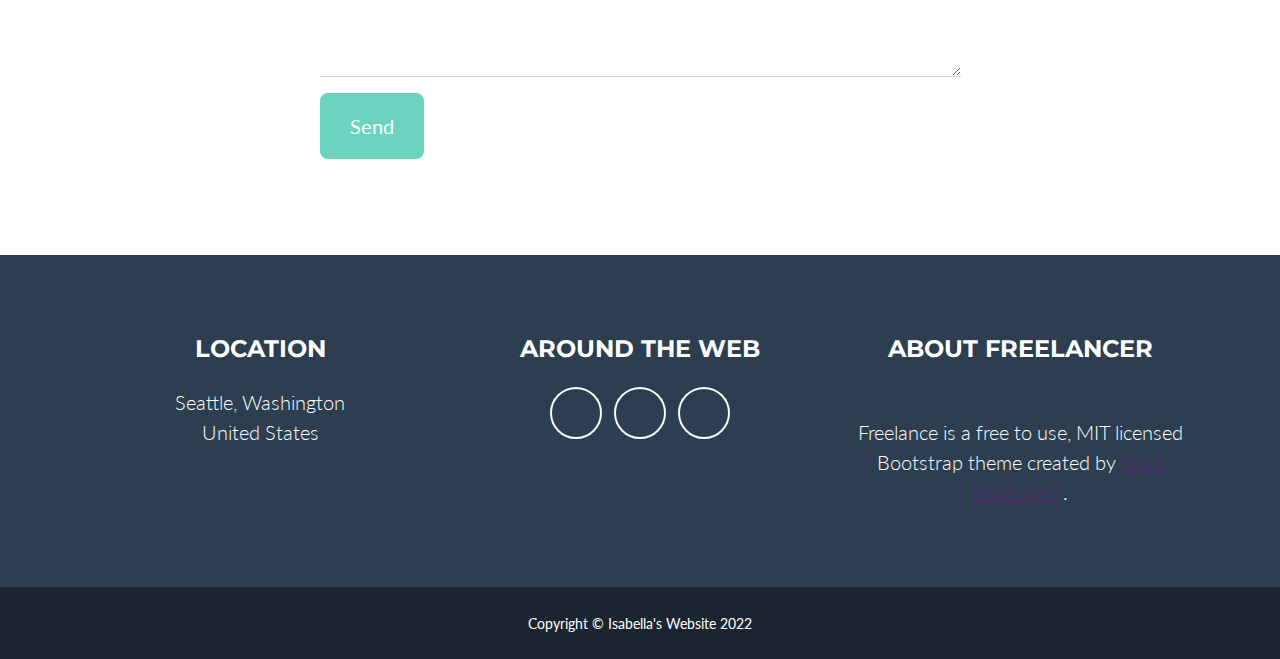
==== commit 864519f8: "Update index.html" ====
--- a/index.html
+++ b/index.html
@@ -65,7 +65,7 @@
                 </div>
                 <!-- Section Content-->
                 <div class="row">
-                    <p class="masthead-subheading font-weight-light mb-0"> Alexis Williams <a href=" https://www.pb-resources.com/ ">Wesbite</a> </p></div>
+                    <div class="page-section-main text-center text-uppercase text-white"> Alexis Williams <a href=" https://www.pb-resources.com/ ">Wesbite</a> </div>
                     <br>
                     <br>
                     <br>
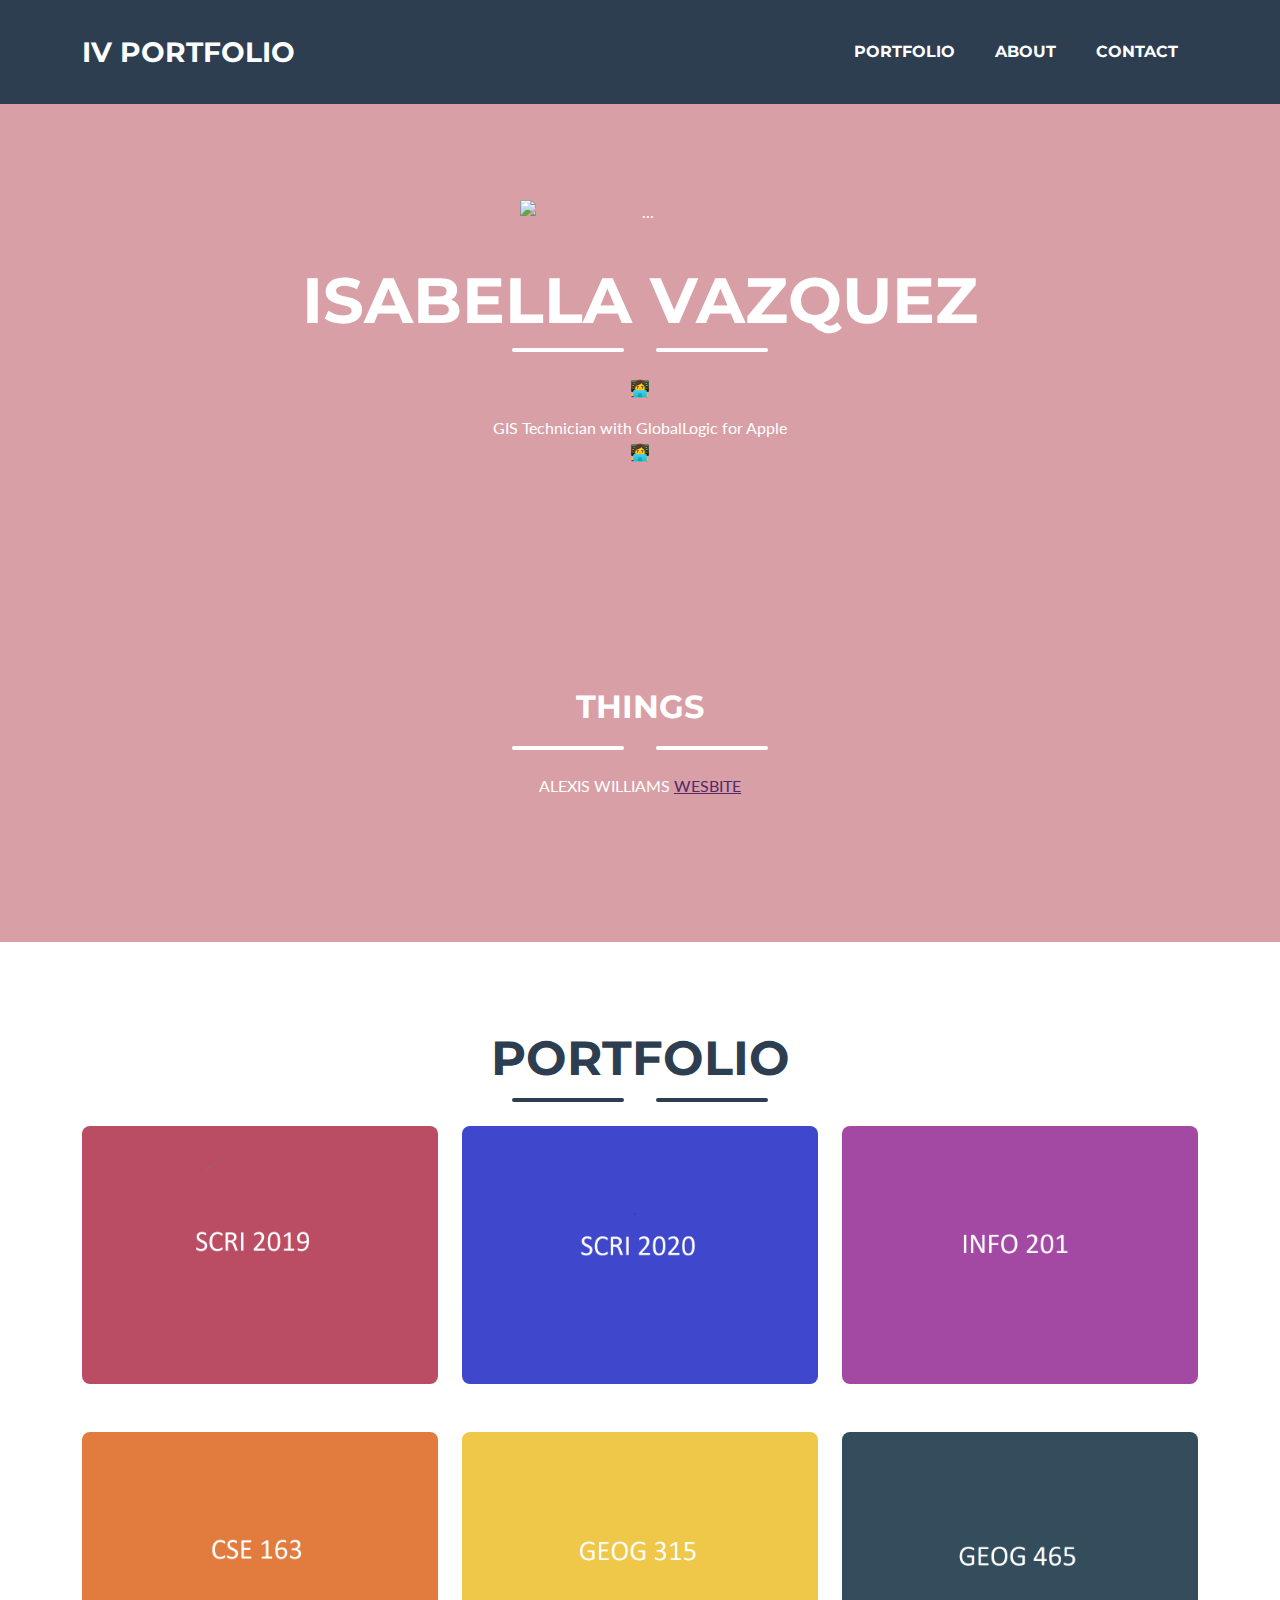
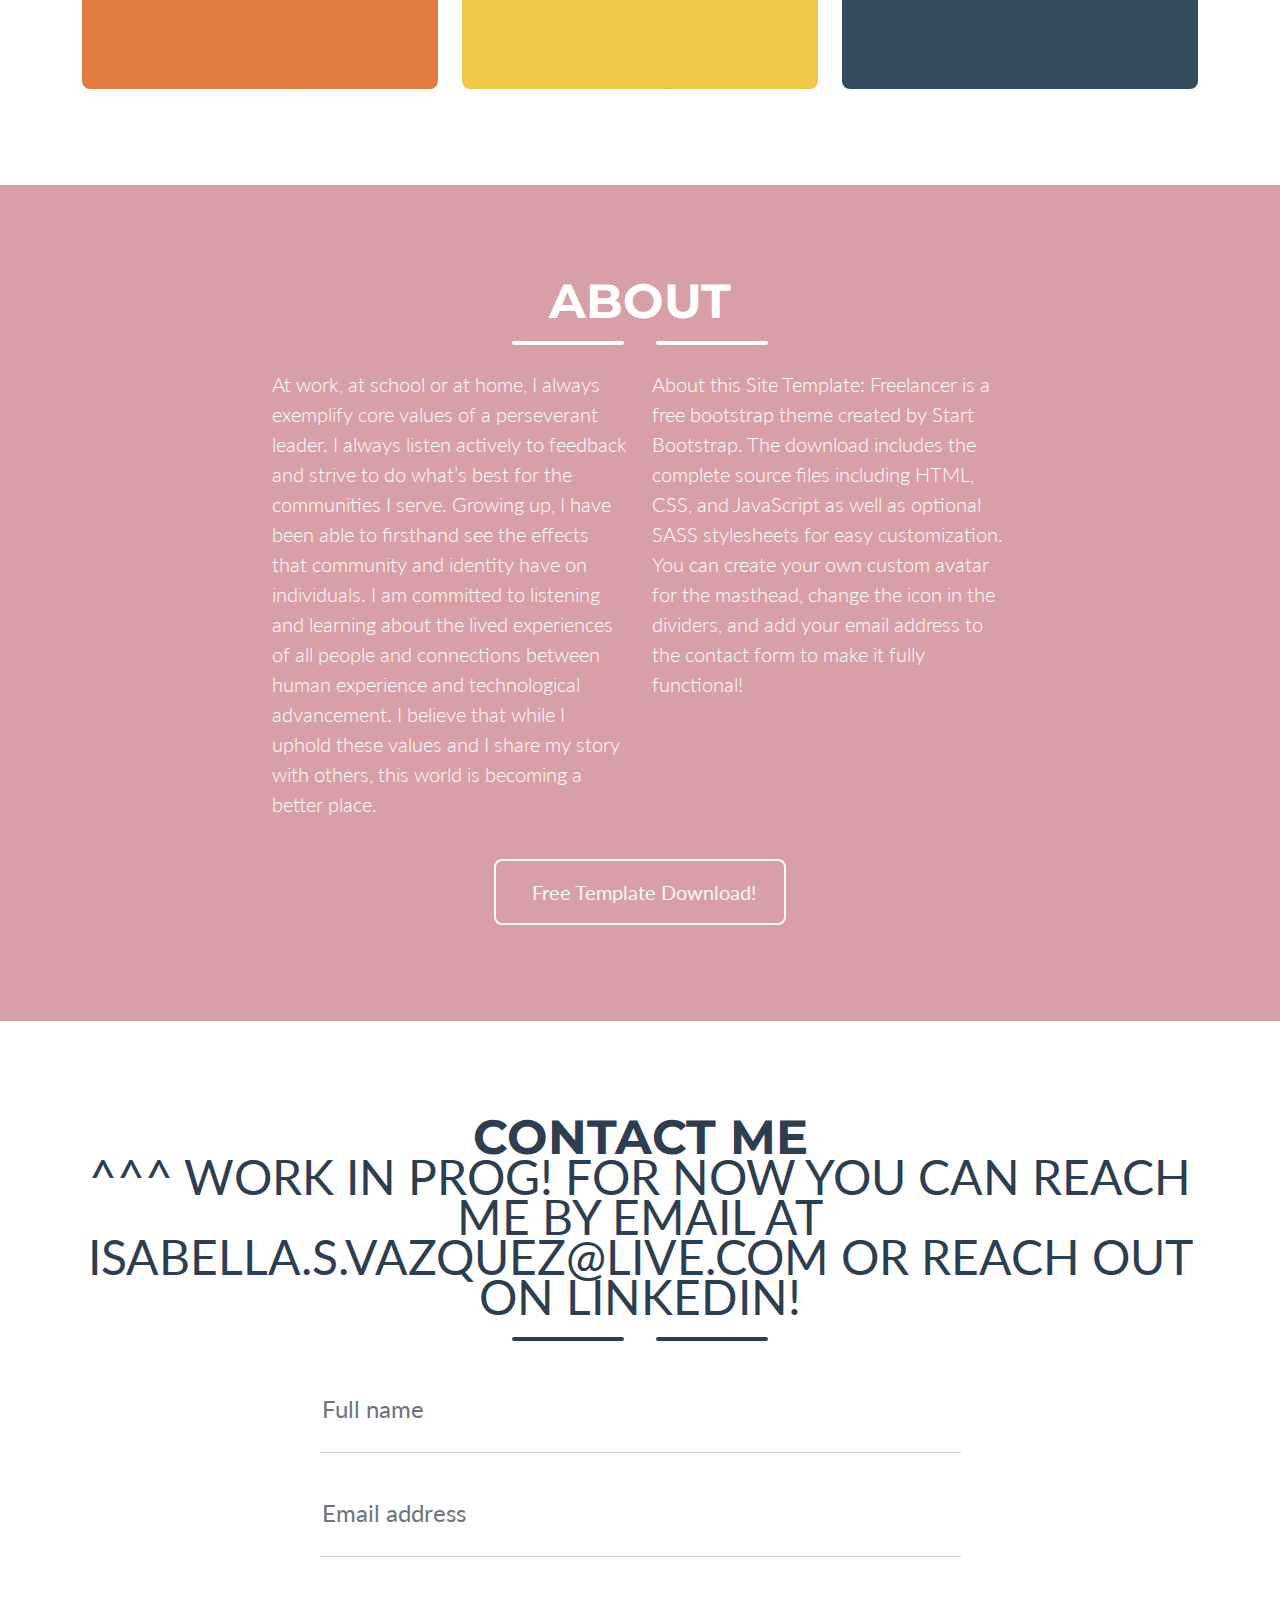
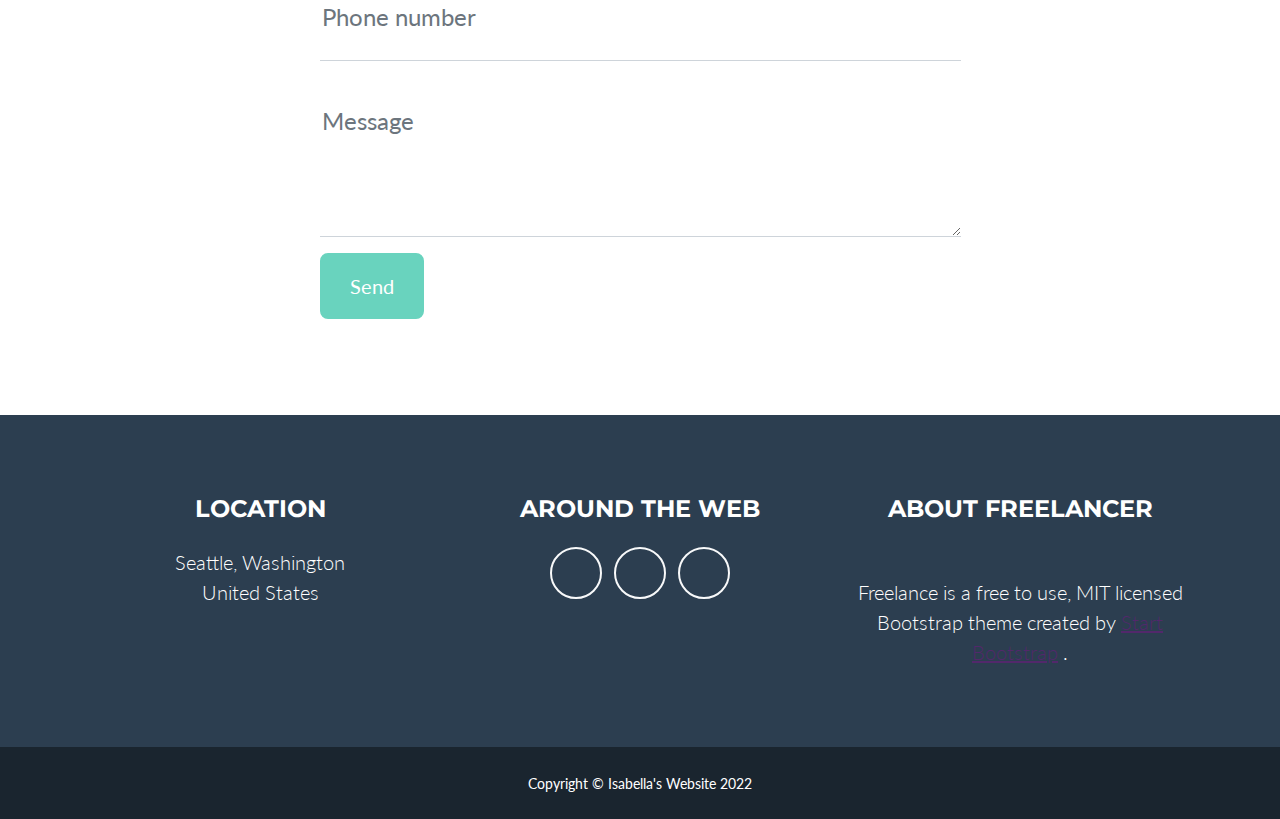
==== commit db20f840: "Update index.html" ====
--- a/index.html
+++ b/index.html
@@ -178,6 +178,7 @@
             <div class="container">
                 <!-- Contact Section Heading-->
                 <h2 class="page-section-heading text-center text-uppercase text-secondary mb-0">Contact Me</h2>
+                <div class="page-section-heading text-center text-uppercase text-secondary mb-0">^^^ work in prog! for now you can reach me by email at isabella.s.vazquez@live.com or reach out on LinkedIn!</div>
                 <!-- Icon Divider-->
                 <div class="divider-custom">
                     <div class="divider-custom-line"></div>
@@ -404,7 +405,7 @@
                                     <!-- Portfolio Modal - Text-->
                                     <p class="mb-4">Final Presentation for CSE 163. Group project on Relationship between Air Pollution and
                                         Population Parameters in Intermediate Data Programming class. Used population and geospatial datasets to report on research questions pertaining to the relationships and correlations between air pollution and population parameters. 
-                                        View the PDF report <a href="file:///C:/Users/isabe/Downloads/CSE%20163%20Report%20Deliverable%20(1).pdf">here</a>.</p>
+                                        </p>
                                     <button class="btn btn-primary" data-bs-dismiss="modal">
                                         <i class="fas fa-xmark fa-fw"></i>
                                         Close Window
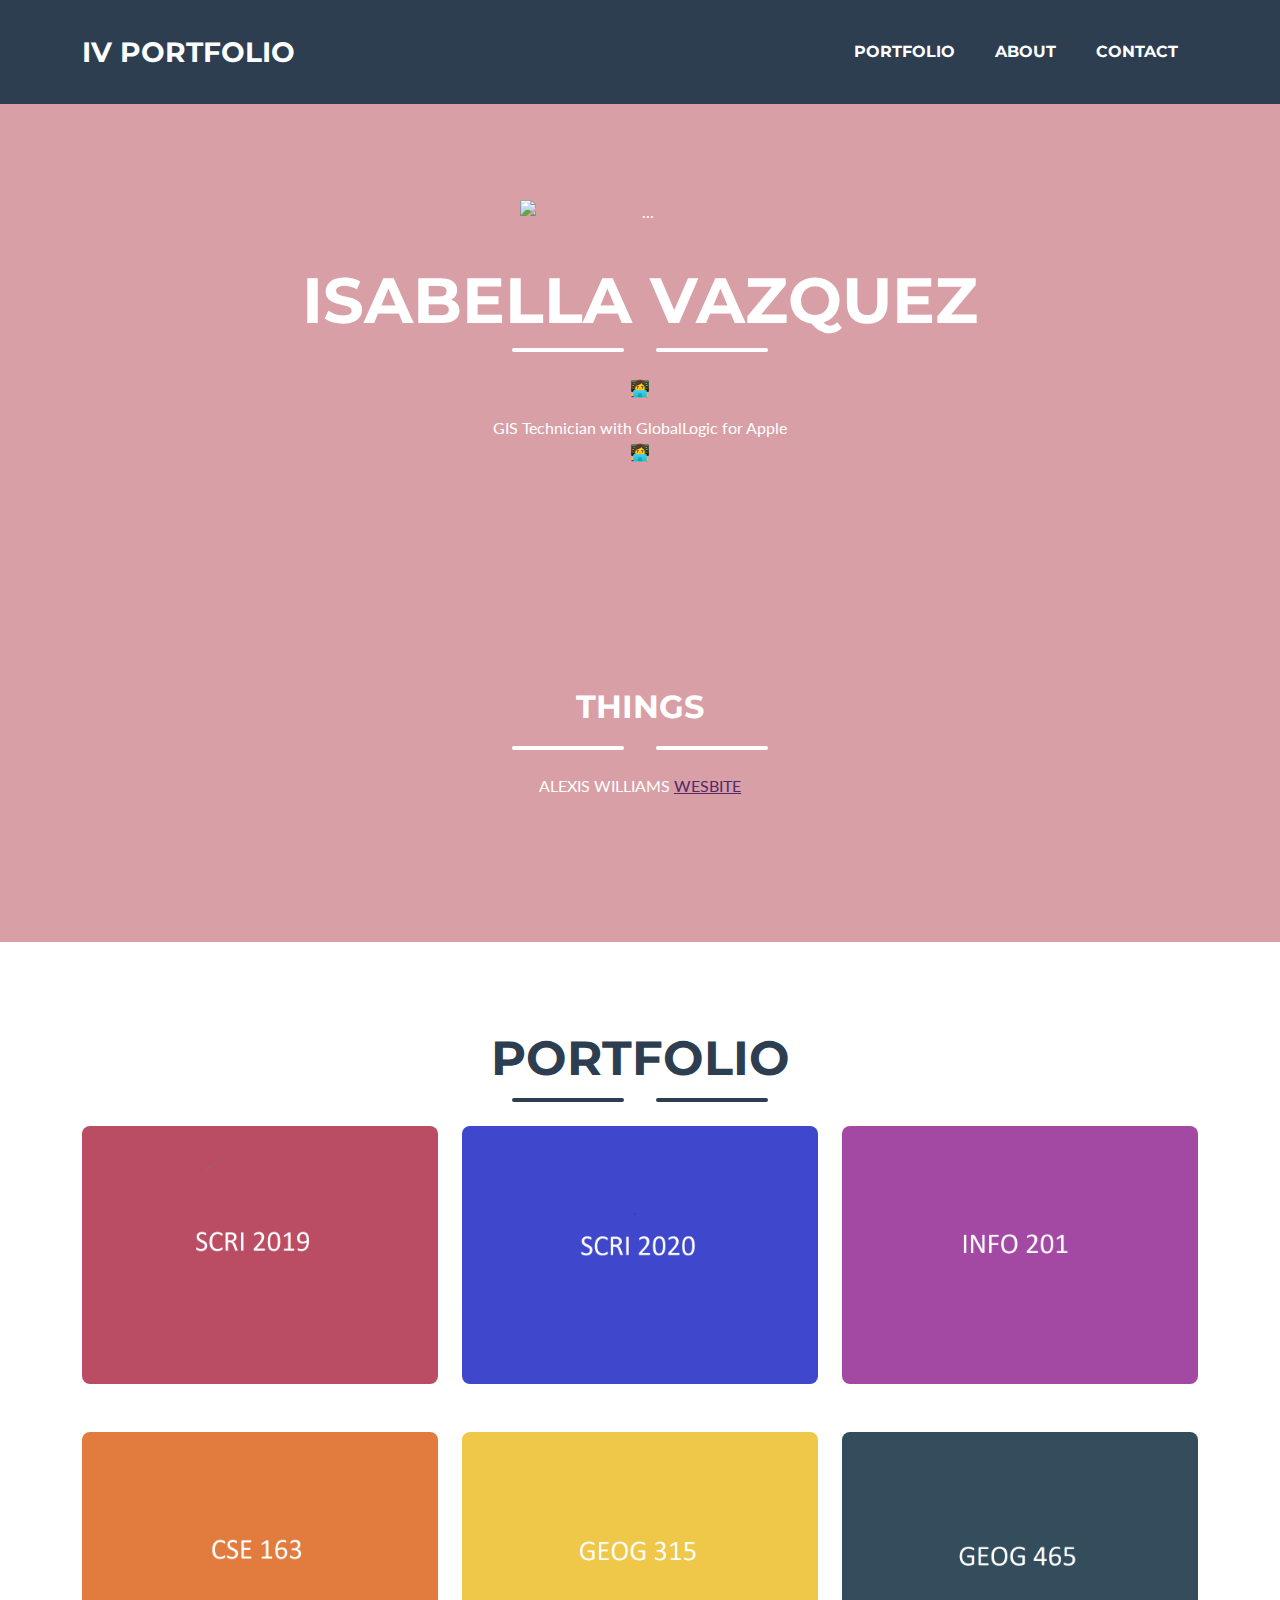
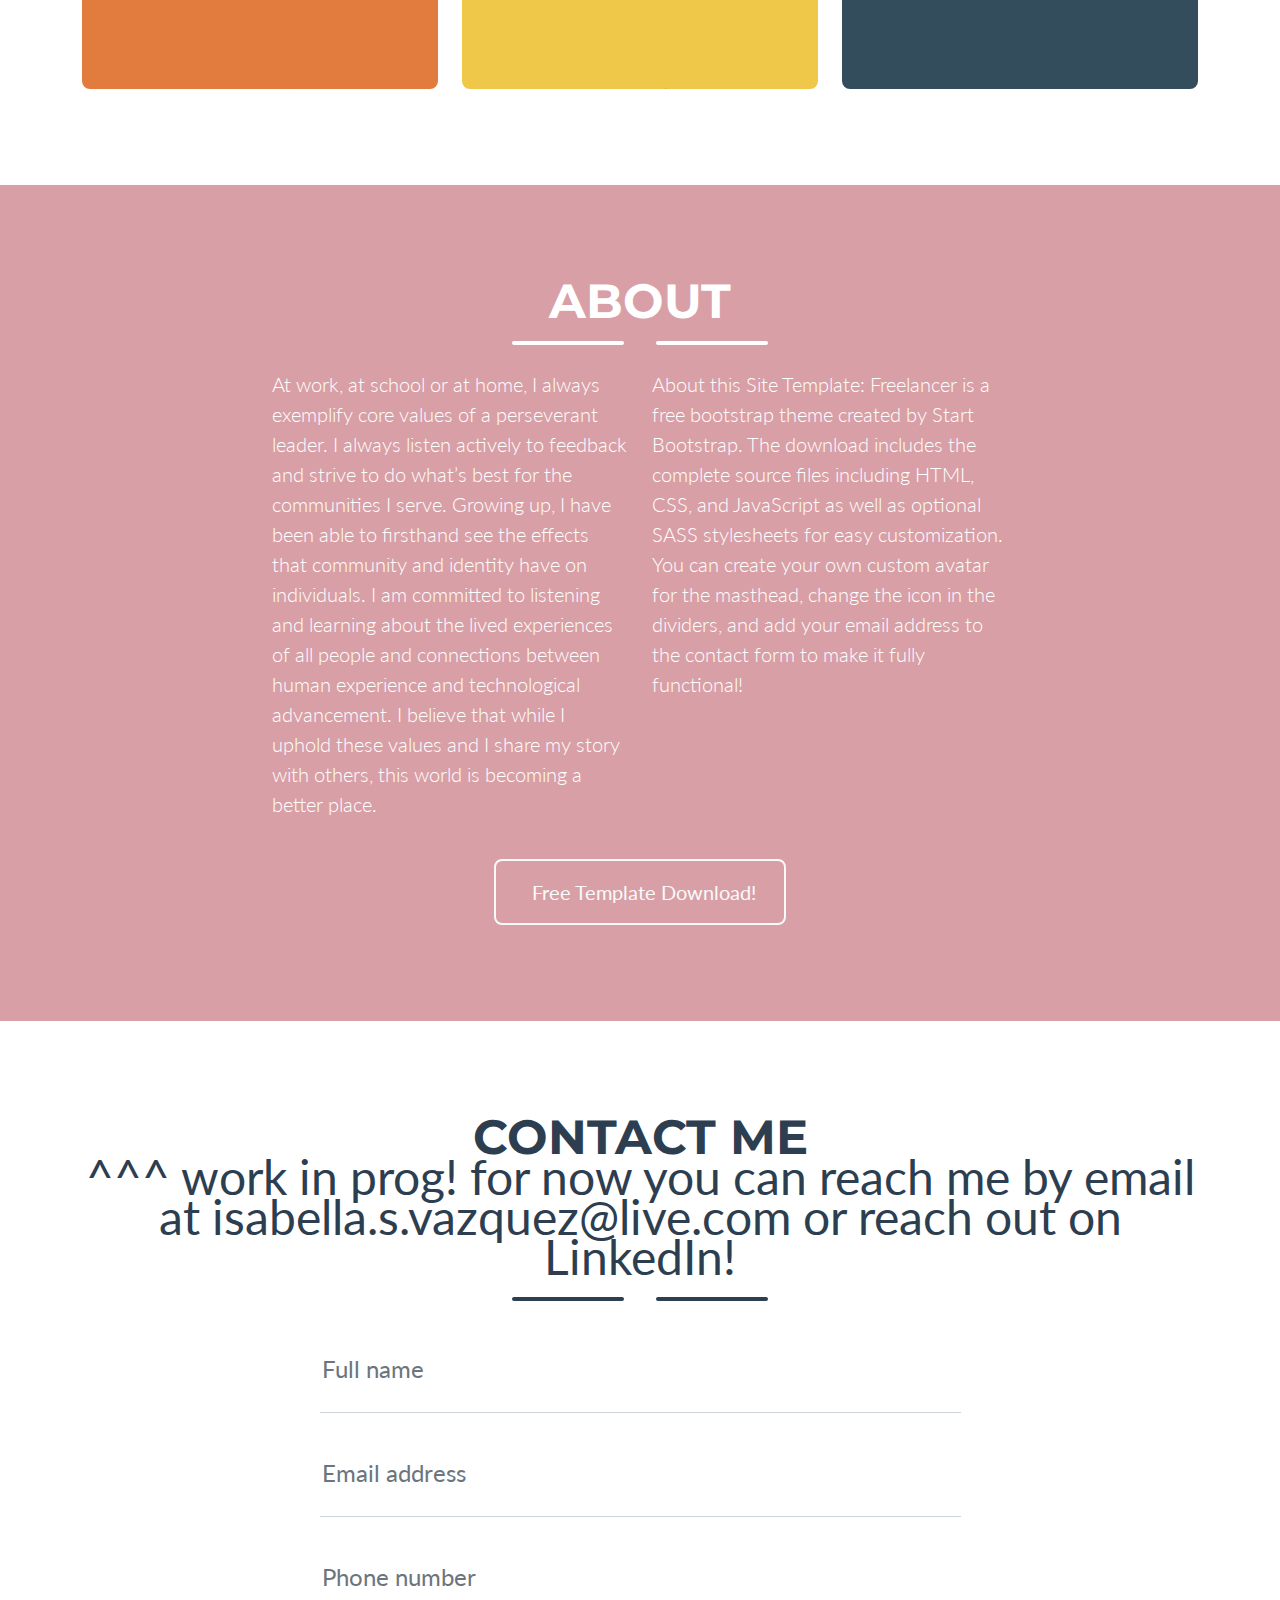
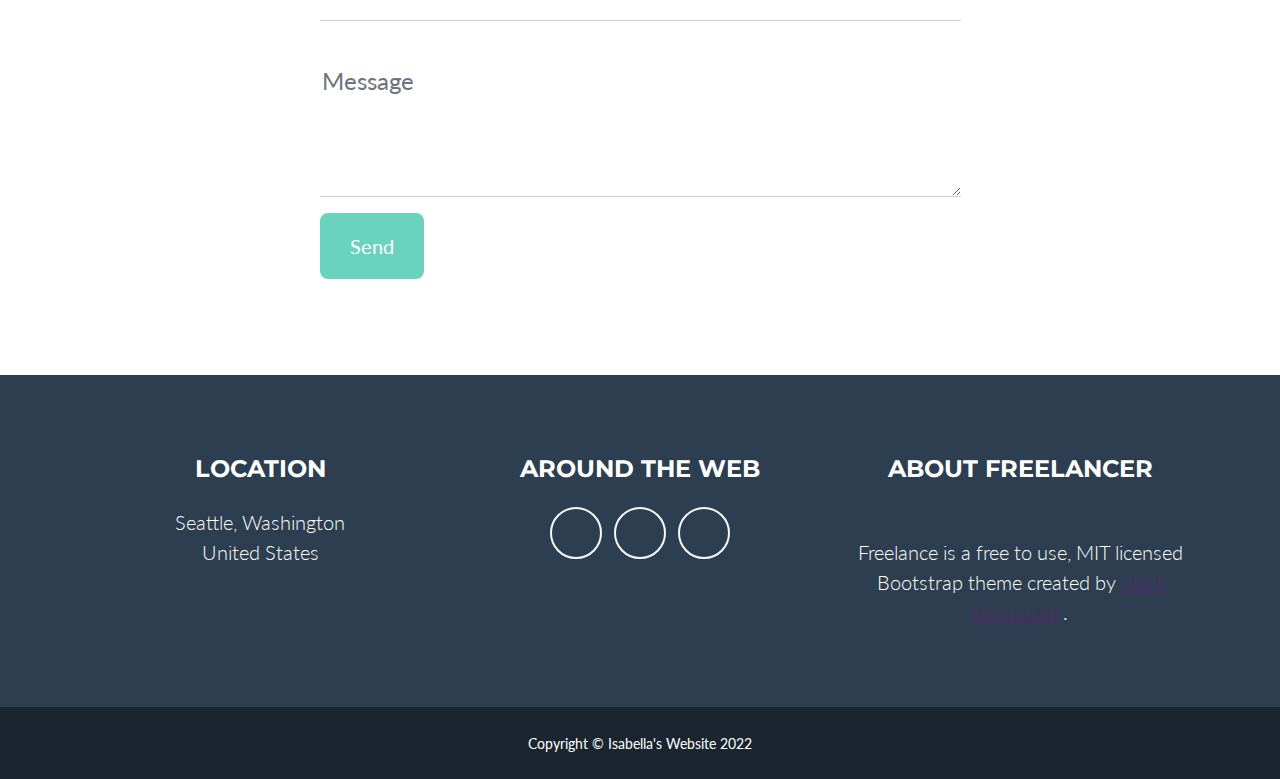
==== commit c6c37626: "Update index.html" ====
--- a/index.html
+++ b/index.html
@@ -178,7 +178,7 @@
             <div class="container">
                 <!-- Contact Section Heading-->
                 <h2 class="page-section-heading text-center text-uppercase text-secondary mb-0">Contact Me</h2>
-                <div class="page-section-heading text-center text-uppercase text-secondary mb-0">^^^ work in prog! for now you can reach me by email at isabella.s.vazquez@live.com or reach out on LinkedIn!</div>
+                <div class="page-section-heading text-center text-lowercasae text-secondary mb-0">^^^ work in prog! for now you can reach me by email at isabella.s.vazquez@live.com or reach out on LinkedIn!</div>
                 <!-- Icon Divider-->
                 <div class="divider-custom">
                     <div class="divider-custom-line"></div>
